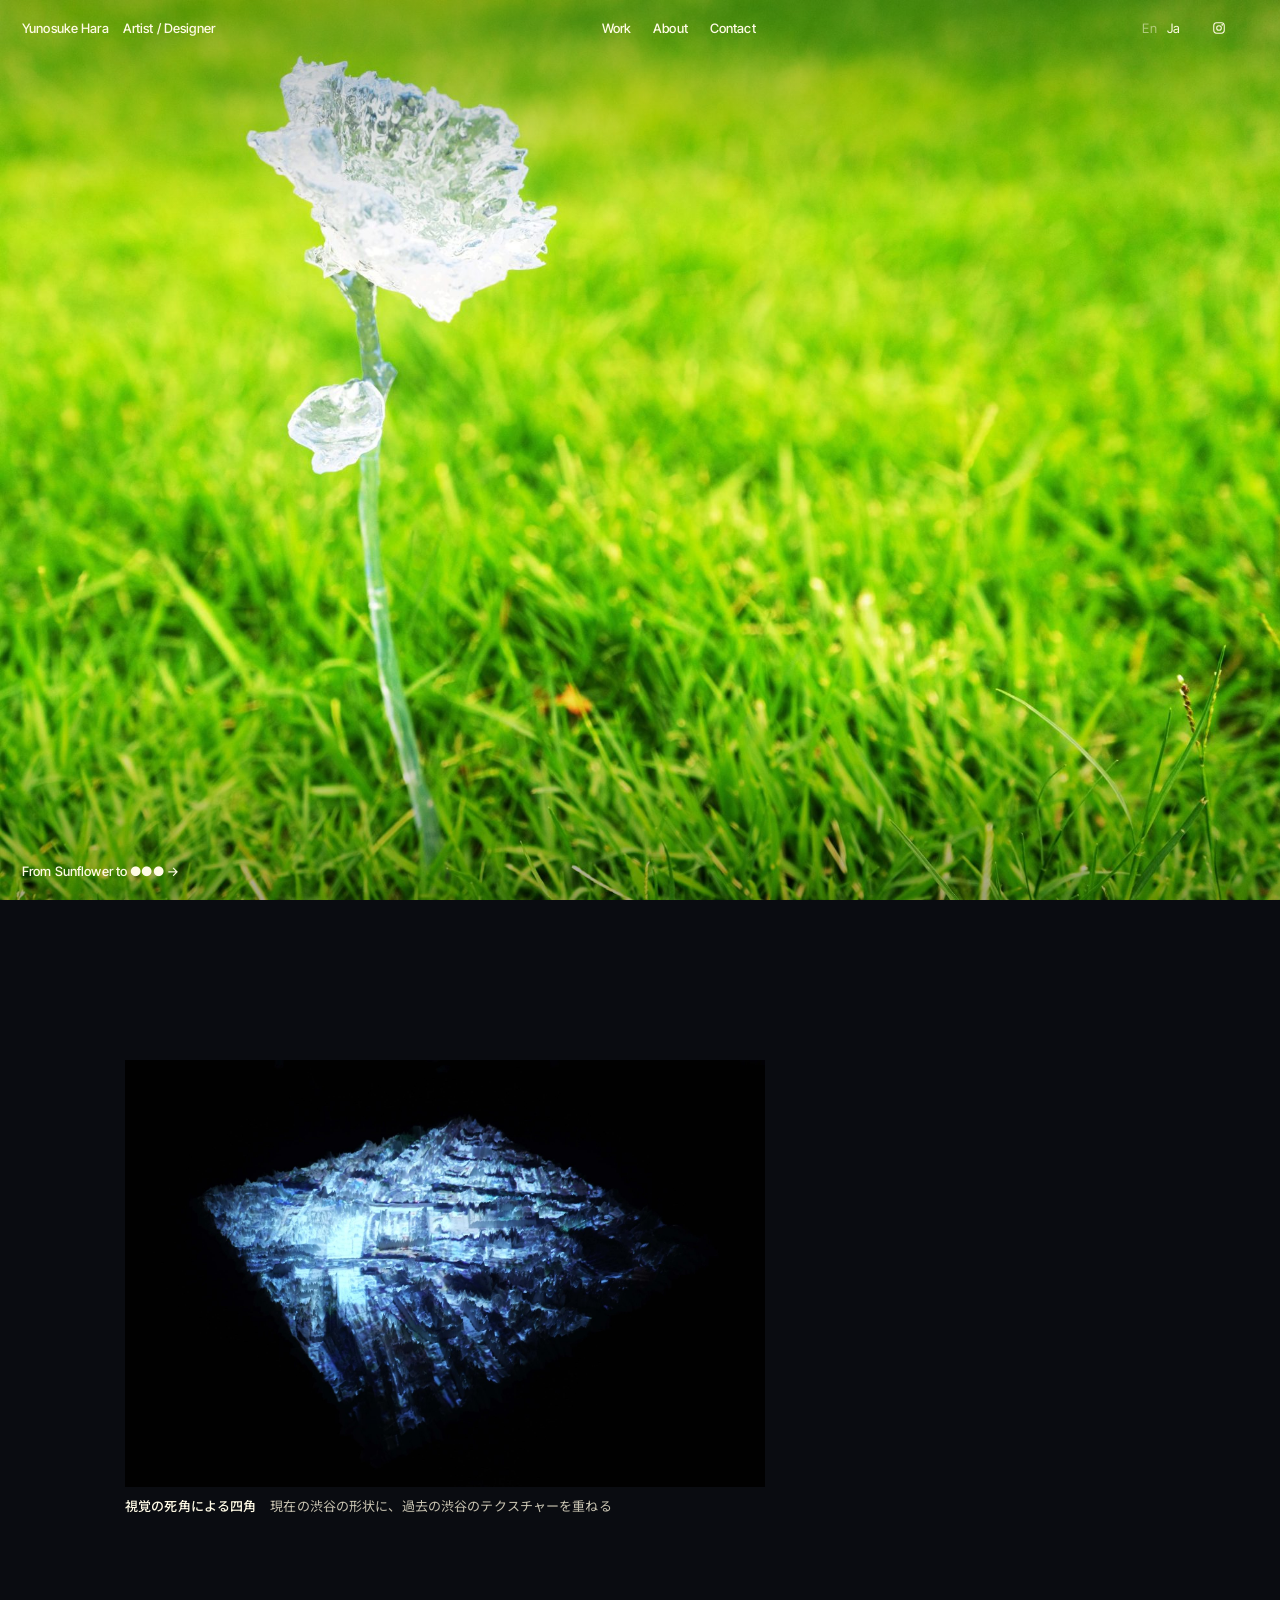
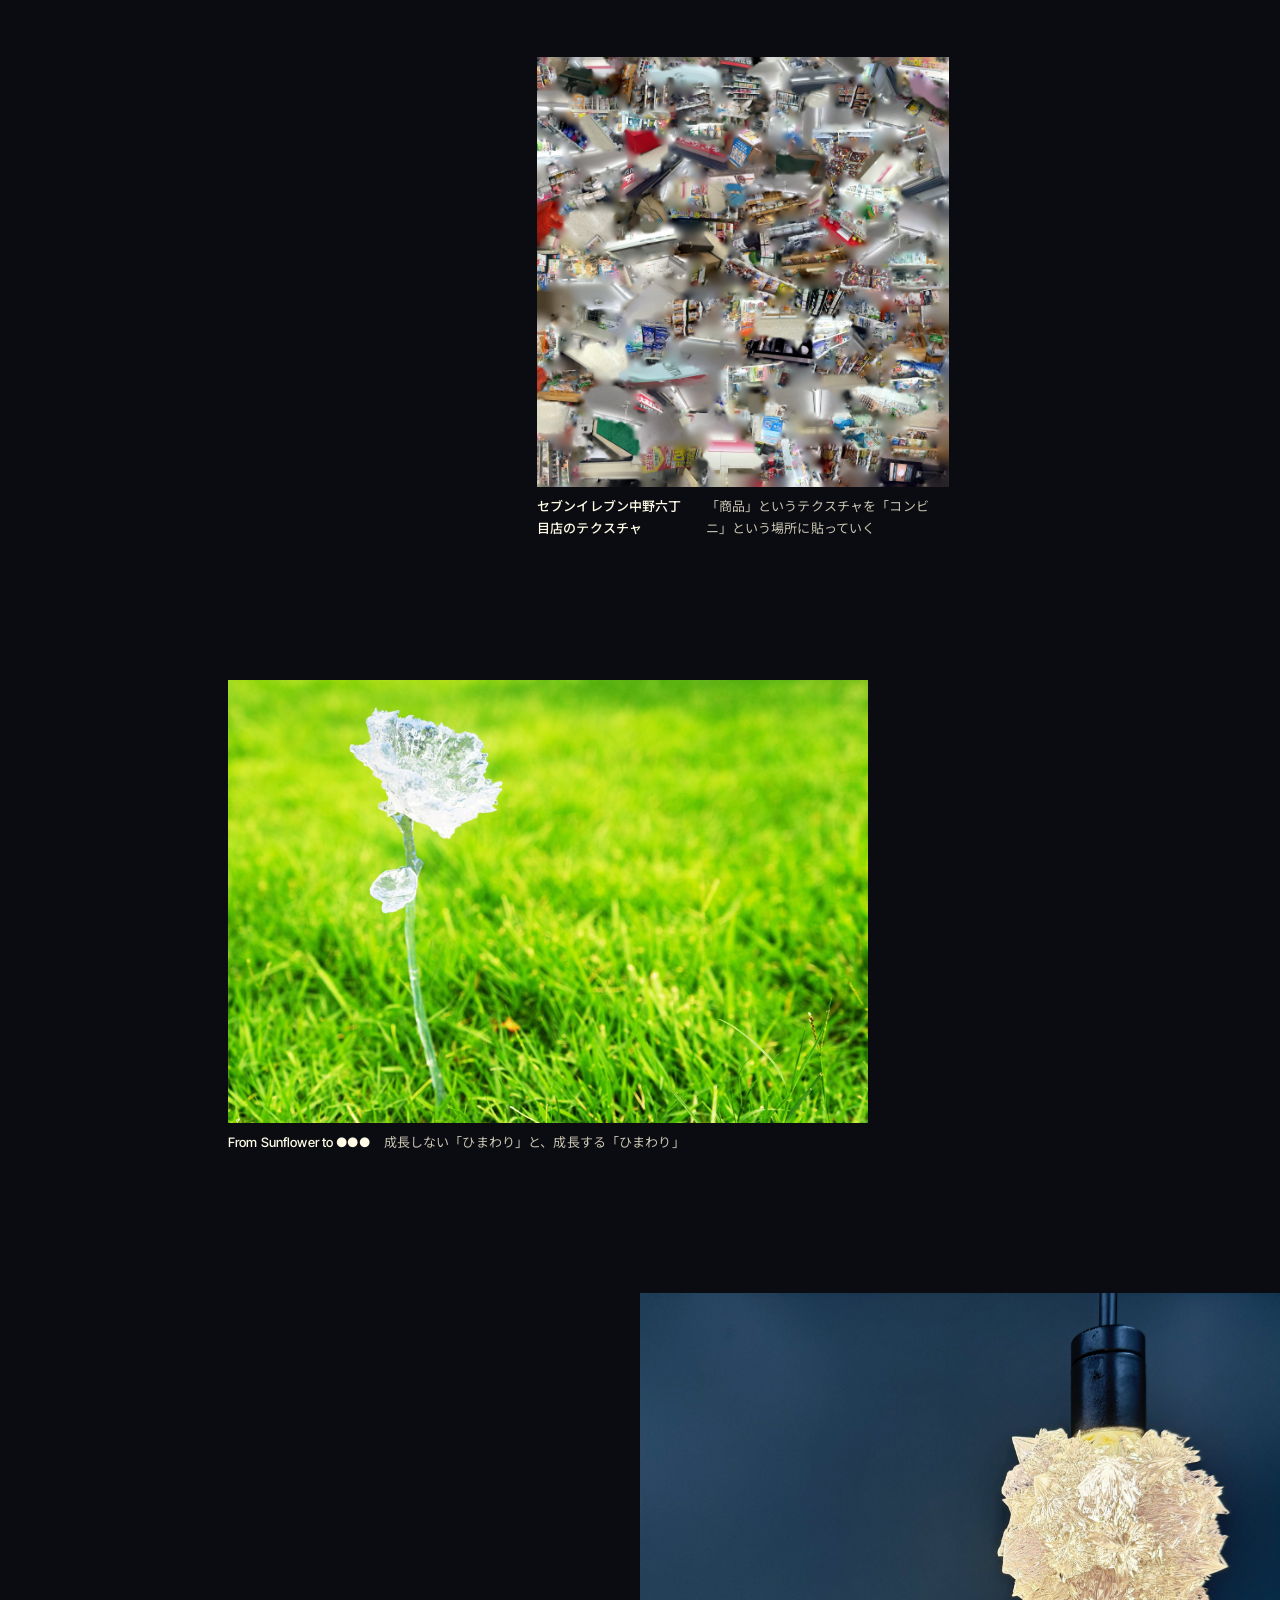
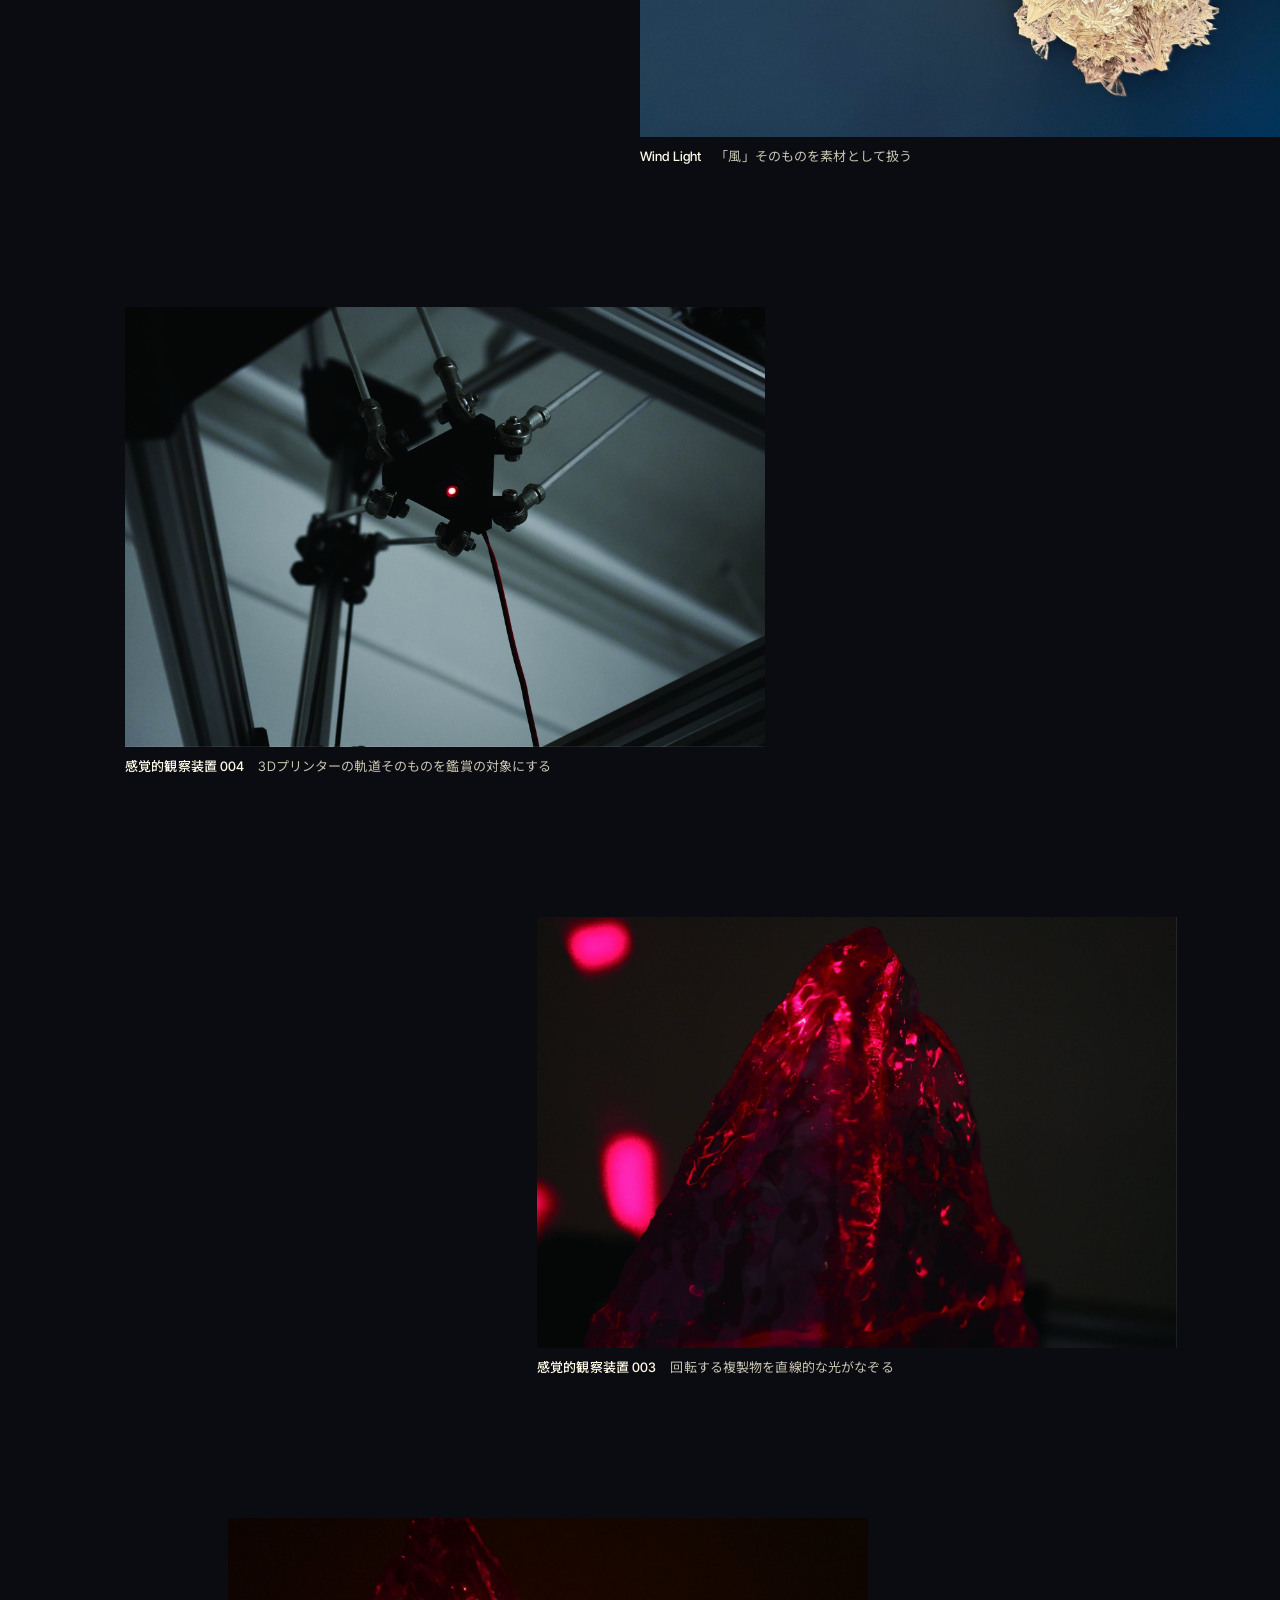
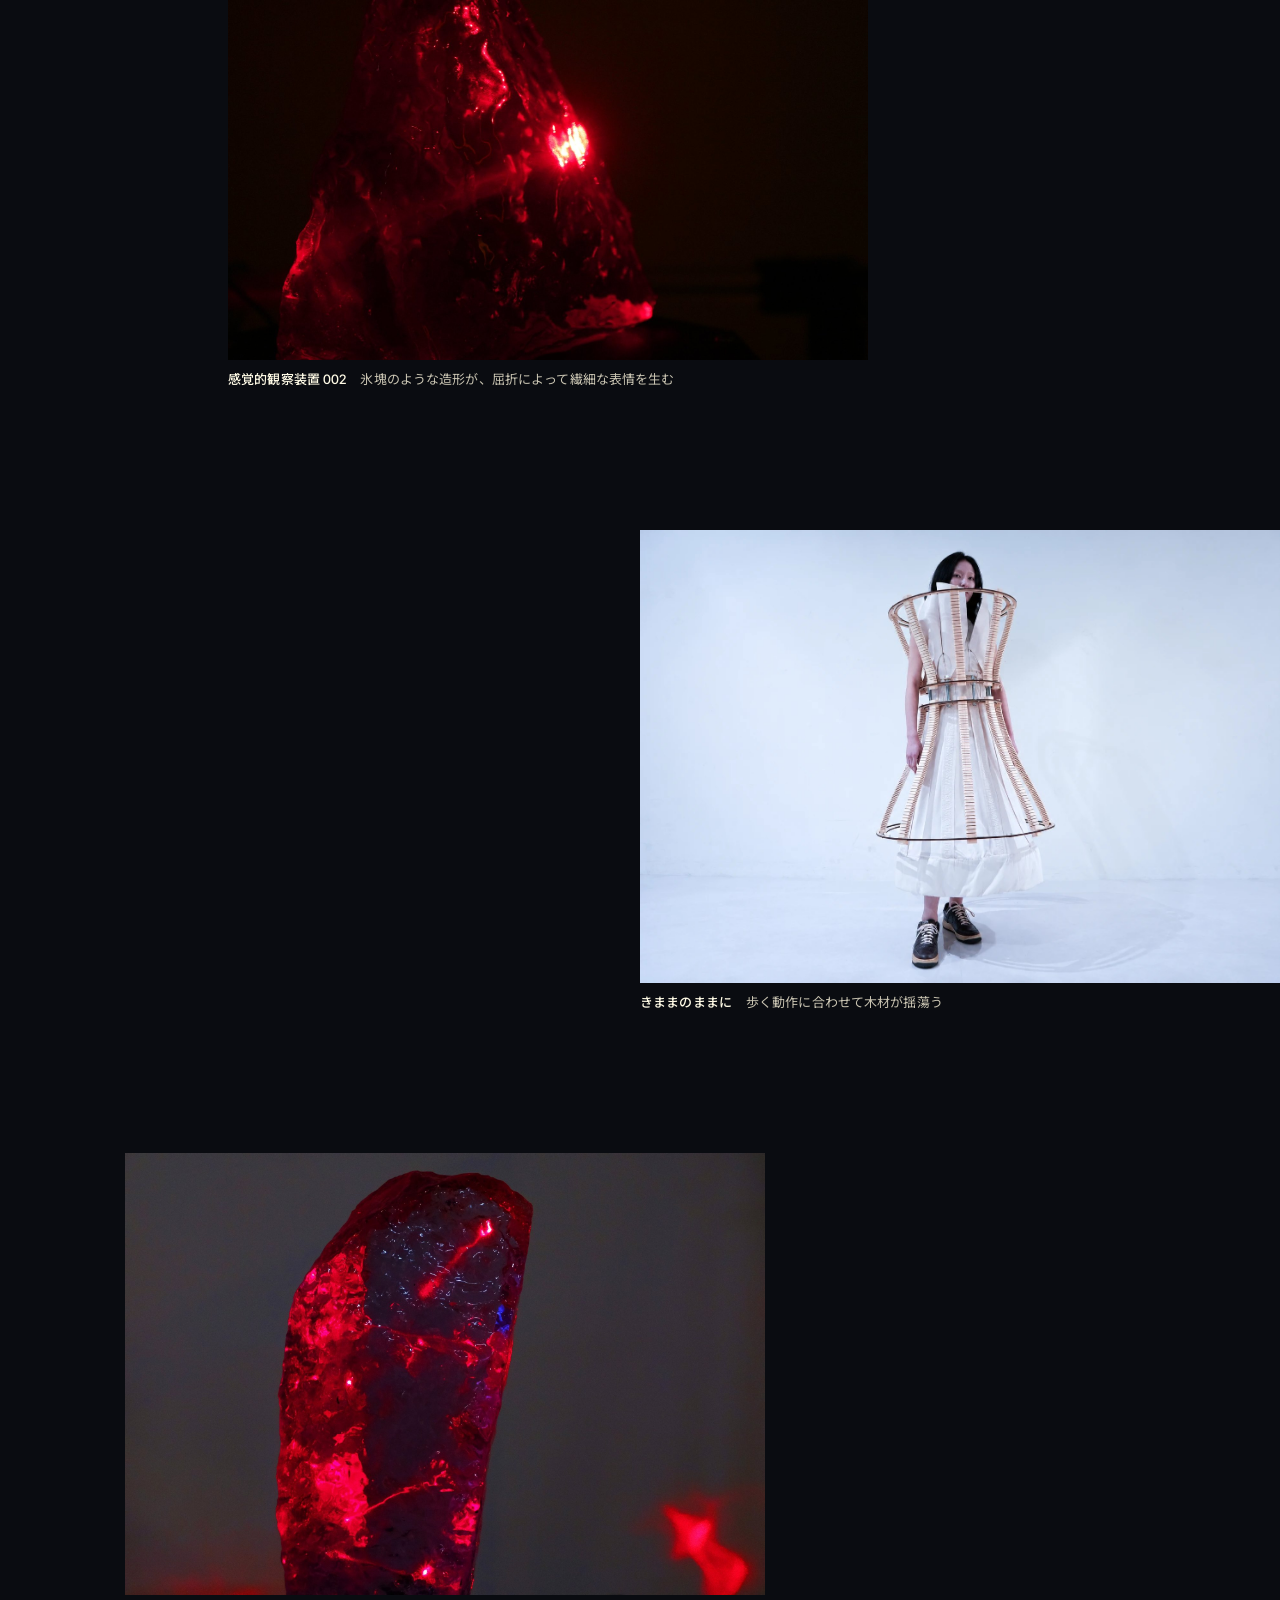
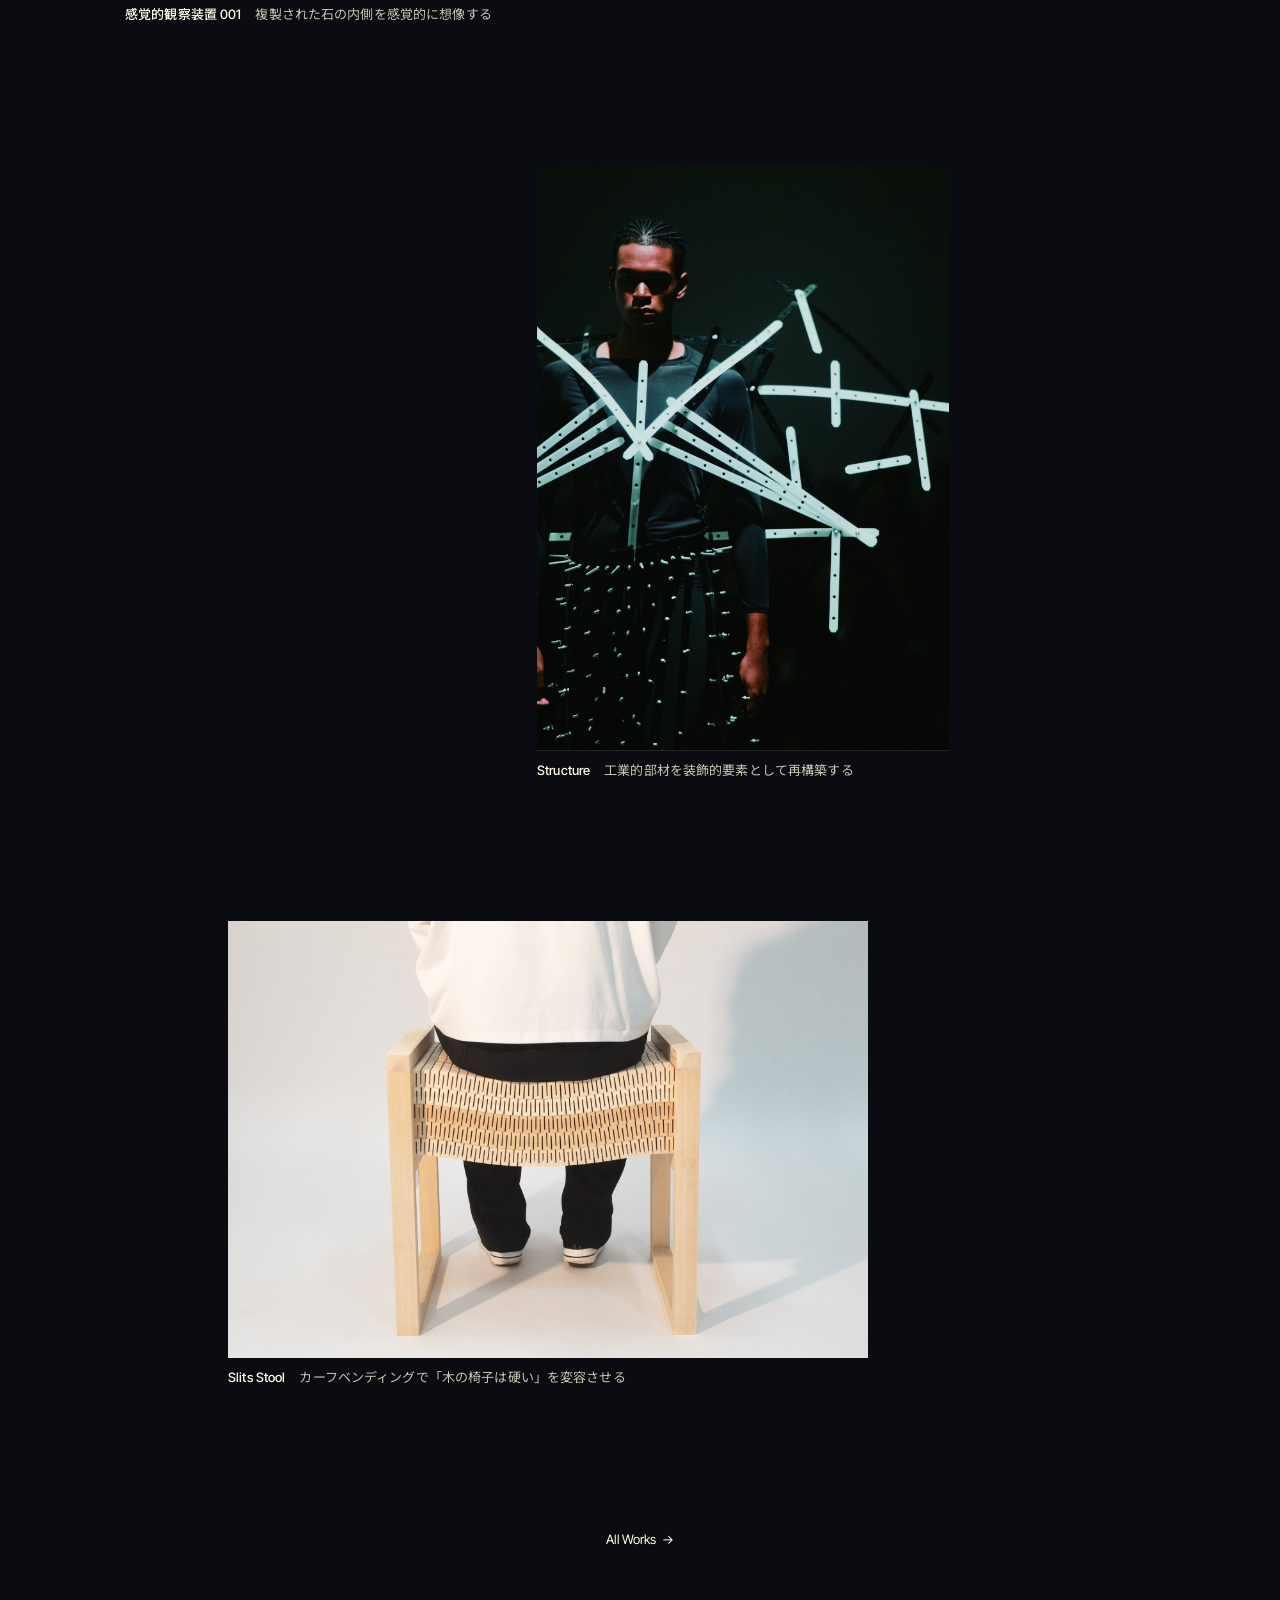
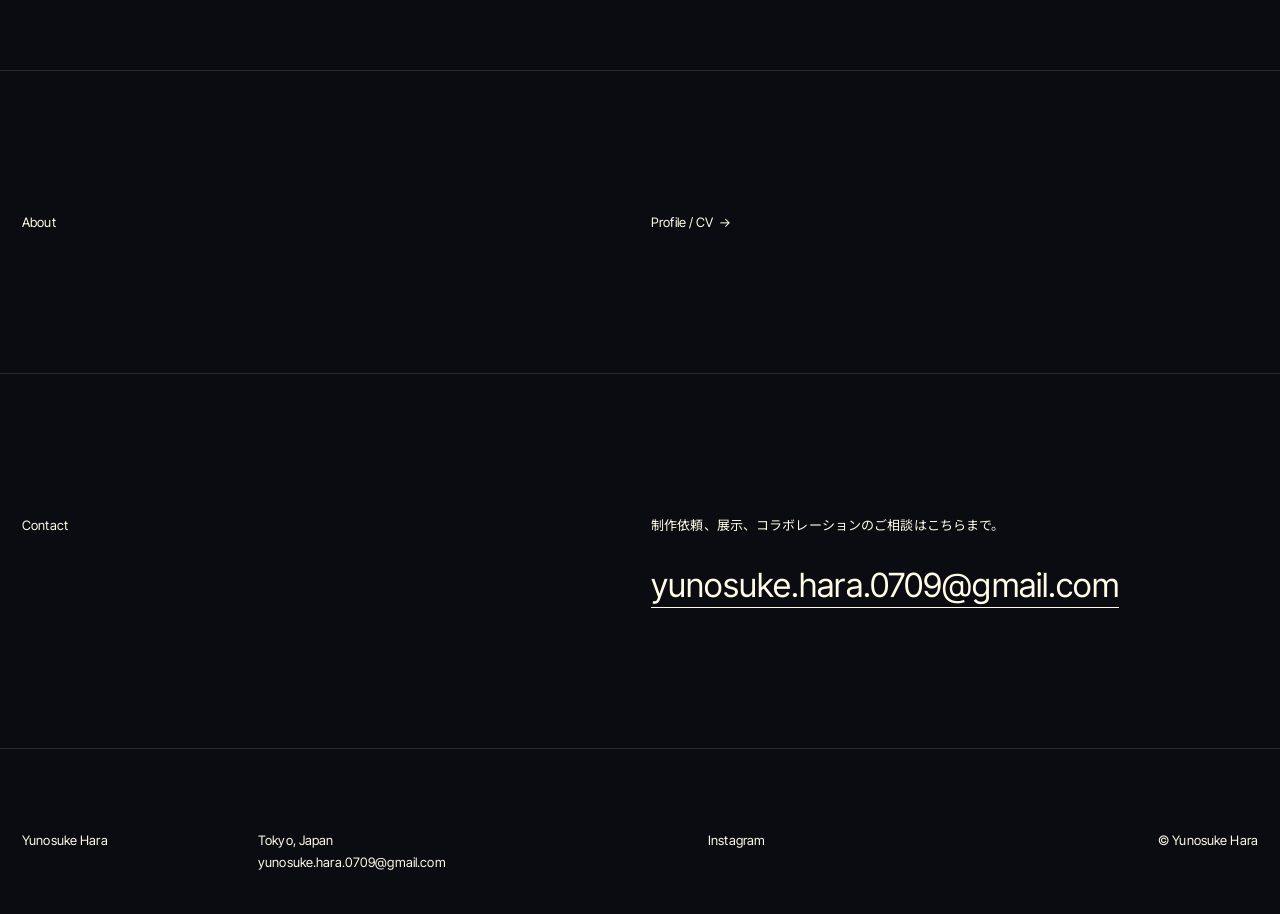
==== index.html @ c365e564 "Show stone-collecting photo first in device series Co-Authored-By: Claude Opus 5.5 <noreply@anthropi" ====
<!doctype html>
<html lang="ja">
<head>
  <meta charset="utf-8">
  <meta name="viewport" content="width=device-width, initial-scale=1">
  <title>Yunosuke Hara — Portfolio</title>
  <meta name="description" content="Yunosuke Hara portfolio">
  <link rel="preconnect" href="https://fonts.googleapis.com">
  <link rel="preconnect" href="https://fonts.gstatic.com" crossorigin>
  <link href="https://fonts.googleapis.com/css2?family=Inter+Tight:wght@400;500&family=Noto+Sans+JP:wght@400;500&display=swap" rel="stylesheet">
  <link rel="stylesheet" href="assets/css/style.css?v=61">
</head>
<body class="is-home">

  <!-- Header -->
  <header class="site-header" id="header">
    <a href="index.html" class="brand"><span data-site="name"></span><span class="brand-sub" data-site="tagline"></span></a>
    <nav class="nav">
      <a href="works.html">Work</a>
      <a href="about.html">About</a>
      <a href="#contact">Contact</a>
    </nav>
    <div class="lang"><a href="#" class="is-dim">En</a><a href="#">Ja</a></div>
    <a class="insta" data-site-href="instagram" target="_blank" rel="noopener" aria-label="Instagram">
      <svg viewBox="0 0 24 24" width="14" height="14" fill="none" stroke="currentColor" stroke-width="1.8"><rect x="3" y="3" width="18" height="18" rx="5"/><circle cx="12" cy="12" r="4"/><circle cx="17.5" cy="6.5" r="0.6" fill="currentColor"/></svg>
    </a>
    <button class="menu-btn" id="menuBtn" aria-expanded="false">Menu</button>
  </header>

  <!-- Overlay menu -->
  <div class="overlay" id="overlay" aria-hidden="true">
    <nav class="overlay-nav">
      <a href="works.html">Work</a>
      <a href="about.html">About</a>
      <a href="#contact">Contact</a>
    </nav>
  </div>

  <main>
    <!-- Hero slideshow -->
    <section class="hero" id="hero">
      <div class="hero-slides" id="heroSlides"></div>
      <div class="hero-caption">
        <a class="hero-title" id="heroTitle" href="#"></a>
      </div>
    </section>

    <!-- Works -->
    <section class="works" id="works">
      <div class="works-list" id="worksList"></div>
      <div class="more"><a href="works.html" class="arrow-link">All Works</a></div>
    </section>

    <!-- About -->
    <section class="about section" id="about">
      <h2 class="label">About</h2>
      <div class="about-body">
        <a href="about.html" class="arrow-link">Profile / CV</a>
      </div>
    </section>

    <!-- Contact -->
    <section class="contact section" id="contact">
      <h2 class="label">Contact</h2>
      <div class="contact-body">
        <p>制作依頼、展示、コラボレーションのご相談はこちらまで。</p>
        <a class="contact-mail" data-site-mail></a>
      </div>
    </section>
  </main>

  <footer class="site-footer">
    <span data-site="name"></span>
    <div class="footer-col">
      <span data-site="location"></span>
      <a data-site-mail></a>
    </div>
    <div class="footer-col">
      <a data-site-href="instagram" target="_blank" rel="noopener">Instagram</a>
    </div>
    <span>© <span data-site="name"></span></span>
  </footer>

  <script src="assets/js/data.js?v=61"></script>
  <script src="assets/js/main.js?v=61"></script>
</body>
</html>
---- assets/css/style.css ----
/* ==========================================================
   Base
   ========================================================== */
:root {
  --bg: #0a0c11;      /* 背景：ほんの少し青みのある黒 */
  --accent: #fffbe6;  /* 差し色：白にごく近い黄色（写真の上の文字など） */
  --fg: #fffbe6;      /* 本文の文字：差し色と同じ */
  --sub: #c9c4b2;     /* サブの文字（作品のひとこと説明・英文など） */
  --mute: #8f8b7d;    /* 日付などの補足 */
  --line: #252a33;    /* 罫線 */
  --tint: #151922;    /* 画像読み込み前の下地 */
  --gutter: 22px;
  --col: calc((100vw - var(--gutter) * 2) / 12);
  --font: "Inter Tight", "Noto Sans JP", system-ui, sans-serif;
  --ease: cubic-bezier(.22, .61, .36, 1);
}
*, *::before, *::after { box-sizing: border-box; }
html { scroll-behavior: smooth; }
body {
  margin: 0;
  background: var(--bg);
  color: var(--fg);
  font-family: var(--font);
  font-size: 13px;
  line-height: 1.7;
  letter-spacing: .01em;
  -webkit-font-smoothing: antialiased;
  overflow-x: clip;
}
html { background: var(--bg); }
::selection { background: #fff3b0; color: #111; }
.works-list { --col: calc((100% - 0px) / 12); }
a { color: inherit; text-decoration: none; }
img, video { display: block; max-width: 100%; }
h1, h2, h3, p, ul { margin: 0; padding: 0; }
ul { list-style: none; }
button { font: inherit; color: inherit; background: none; border: 0; padding: 0; cursor: pointer; }

.label { font-size: 13px; font-weight: 400; }
.arrow-link { display: inline-flex; gap: .4em; align-items: center; }
.arrow-link::after { content: "→"; transition: transform .3s var(--ease); }
.arrow-link:hover::after { transform: translateX(4px); }
.section {
  display: grid;
  grid-template-columns: repeat(12, 1fr);
  gap: 0 var(--gutter);
  padding: 140px var(--gutter);
}
.section > .label { grid-column: 1 / 4; }

/* ==========================================================
   Header
   ========================================================== */
.site-header {
  position: fixed; inset: 0 0 auto 0; z-index: 50;
  display: grid;
  grid-template-columns: auto 1fr auto auto auto;
  align-items: center;
  gap: 0 32px;
  height: 56px;
  padding: 0 var(--gutter);
  color: var(--fg);
  transition: color .4s var(--ease);
}
.is-home .site-header.on-hero { color: var(--accent); }
.menu-open .site-header { color: var(--fg) !important; }
.menu-open .site-header .brand, .menu-open .site-header .lang,
.menu-open .site-header .insta, .menu-open .site-header .nav { opacity: 0; pointer-events: none; }
.menu-open .site-header .menu-btn { display: block; }
.logo .mark {
  position: relative; display: block; width: 18px; height: 18px;
}
.logo .mark::before, .logo .mark::after {
  content: ""; position: absolute; background: currentColor;
}
.logo .mark::before { left: 0; right: 0; top: 7px; height: 4px; }
.logo .mark::after  { top: 0; bottom: 0; left: 9px; width: 4px; }
.brand { display: flex; gap: 14px; font-weight: 500; white-space: nowrap; }
.brand-sub { font-weight: 500; }
.nav { display: flex; gap: 22px; justify-self: center; font-weight: 500; }
.nav a, .lang a { transition: opacity .3s; }
.nav a:hover, .lang a:hover { opacity: .5; }
.lang { display: flex; gap: 10px; }
.lang .is-dim { opacity: .5; }
.insta { display: flex; }
.menu-btn { display: none; }

/* Scrolled: collapse into "Menu" */
.site-header.is-collapsed .brand,
.site-header.is-collapsed .nav,
.site-header.is-collapsed .lang,
.site-header.is-collapsed .insta { opacity: 0; pointer-events: none; }
.site-header .brand, .site-header .nav, .site-header .lang, .site-header .insta { transition: opacity .3s var(--ease); }
.site-header.is-collapsed .menu-btn {
  display: block; position: absolute; left: 50%; transform: translateX(-50%);
}

/* Overlay menu */
.overlay {
  position: fixed; inset: 0; z-index: 40;
  background: var(--bg);
  display: flex; align-items: center; justify-content: center;
  opacity: 0; visibility: hidden;
  transition: opacity .4s var(--ease), visibility .4s;
}
.overlay.is-open { opacity: 1; visibility: visible; }
.overlay-nav { display: flex; flex-direction: column; align-items: center; gap: 8px; font-size: 34px; line-height: 1.3; }
.overlay-nav a:hover { opacity: .5; }

/* ==========================================================
   Hero
   ========================================================== */
.hero { position: relative; height: 100vh; height: 100svh; background: #000; overflow: hidden; }
.hero-slides { position: absolute; inset: 0; }
.hero-slide {
  position: absolute; inset: 0;
  opacity: 0; transition: opacity 1.4s var(--ease);
}
.hero-slide img {
  width: 100%; height: 100%; object-fit: cover;
  transform: scale(1.06); transition: transform 7s linear;
}
.hero-slide.is-active { opacity: 1; }
.hero-slide.is-active img { transform: scale(1); }
.hero-slide img { position: absolute; inset: 0; }
.hero-bg { display: none; }
/* 縦長写真など：全体を見せ、背景にぼかした同じ写真を敷く */
.hero-slide.is-contain .hero-bg { display: block; filter: blur(40px) brightness(.55); transform: scale(1.2) !important; }
.hero-slide.is-contain .hero-img { object-fit: contain; transform: none; }
.hero::after { /* うっすら暗く */
  content: ""; position: absolute; inset: 0;
  background: linear-gradient(to bottom, rgba(0,0,0,.25), transparent 25%, transparent 75%, rgba(0,0,0,.35));
  pointer-events: none;
}
.hero-caption {
  position: absolute; left: var(--gutter); bottom: 18px; z-index: 2;
  display: flex; gap: 42px; color: var(--accent); font-weight: 500;
}
.hero-title::after { content: " →"; }
.hero-title:hover { opacity: .6; }

/* ==========================================================
   News
   ========================================================== */
.news-list { grid-column: 4 / 13; }
.news-list li {
  display: grid; grid-template-columns: 10fr 19fr; gap: var(--gutter);
  padding: 6px 0;
}
.news-date { color: var(--mute); font-variant-numeric: tabular-nums; }
.news-text { max-width: 30em; }
.news-text span { border-bottom: 1px solid var(--line); }
.news-place::after { content: " ↗"; }

/* ==========================================================
   Works (staggered list)
   ========================================================== */
.works { position: relative; padding: 160px var(--gutter) 120px; }
.statement {
  position: sticky; top: 42vh; z-index: 0;
  text-align: center; font-size: clamp(22px, 2.6vw, 34px); line-height: 1.3;
  color: var(--mute); font-weight: 400;
  margin-bottom: 40px;
}
.works-list { position: relative; z-index: 1; display: flex; flex-direction: column; gap: 140px; }
.work-item { width: calc(var(--col) * 6 + var(--gutter) * 1); }
.work-item:nth-child(4n+1) { margin-left: calc(var(--col) * 1); }
.work-item:nth-child(4n+2) { margin-left: calc(var(--col) * 5); }
.work-item:nth-child(4n+3) { margin-left: calc(var(--col) * 2); }
.work-item:nth-child(4n+4) { margin-left: calc(var(--col) * 6); }
.work-item a { display: block; }
.work-thumb { overflow: hidden; background: var(--tint); }
.work-item.is-portrait { width: calc(var(--col) * 4); }
.work-thumb img { width: 100%; height: auto; transition: transform 1s var(--ease); }
.work-item a:hover .work-thumb img { transform: scale(1.03); }
.work-meta { display: flex; gap: 14px; margin-top: 8px; }
.work-title { font-weight: 500; }
.work-sub { color: var(--sub); }
.more { position: relative; z-index: 1; text-align: center; margin-top: 140px; }

/* fade-in on scroll */
.reveal { opacity: 0; transform: translateY(40px); transition: opacity 1s var(--ease), transform 1s var(--ease); }
.reveal.is-in { opacity: 1; transform: none; }

/* ==========================================================
   About / Contact
   ========================================================== */
.about, .contact { border-top: 1px solid var(--line); }
.about-body, .contact-body { grid-column: 7 / 12; display: flex; flex-direction: column; gap: 28px; align-items: flex-start; }
.about-body p { font-size: 14px; line-height: 2; }
.contact-mail { font-size: clamp(22px, 2.6vw, 34px); line-height: 1.3; border-bottom: 1px solid currentColor; }

/* ==========================================================
   Footer
   ========================================================== */
.site-footer {
  display: grid; grid-template-columns: 2fr 4fr 4fr auto; gap: var(--gutter);
  padding: 80px var(--gutter) 40px;
  border-top: 1px solid var(--line);
}
.footer-col { display: flex; flex-direction: column; }

/* ==========================================================
   Sub pages (works.html / work.html / about.html)
   ========================================================== */
.page { padding: 160px var(--gutter) 120px; }
.page-title { font-size: clamp(34px, 4vw, 56px); font-weight: 400; line-height: 1.15; margin-bottom: 80px; }
.filter { display: flex; gap: 18px; margin-bottom: 40px; color: var(--mute); }
.filter button.is-active, .filter button:hover { color: var(--fg); }
.grid { display: grid; grid-template-columns: repeat(3, 1fr); gap: 56px var(--gutter); }
.grid { align-items: start; }
.grid .placeholder { aspect-ratio: 4 / 3; display: flex; align-items: center; justify-content: center; color: var(--mute); }
.grid .work-meta { flex-direction: column; gap: 0; }
.grid .work-thumb { position: relative; aspect-ratio: 3 / 2; }
.grid .work-thumb img { position: absolute; inset: 0; width: 100%; height: 100%; object-fit: cover; transition: transform 1s var(--ease); }
.grid .thumb-bg { display: none; }
.grid .is-contain .thumb-bg { display: block; filter: blur(30px) brightness(.55); transform: scale(1.2); }
.grid .is-contain .thumb-img { object-fit: contain; }
.grid a:hover .thumb-img { transform: scale(1.03); }

.detail-head { display: grid; grid-template-columns: repeat(12, 1fr); gap: var(--gutter); margin-bottom: 60px; }
.detail-head .page-title { grid-column: 1 / 8; margin: 0; }
.detail-head .detail-sub { grid-column: 1 / 8; color: var(--sub); font-size: 15px; }
/* 大きい写真：切り抜かず、画面の高さに収める */
/* 最初の画面（タイトル＋写真）に写真全体が収まるよう高さを制限 */
.page-detail { padding-top: 96px; }
.page-detail .detail-head { margin-bottom: 28px; row-gap: 6px; }
.page-detail .page-title { font-size: clamp(28px, 3vw, 44px); }
.detail-hero { width: auto; max-width: 100%; height: auto; max-height: calc(100vh - 260px); max-height: calc(100svh - 260px); margin: 0 auto 80px; }
/* YouTube埋め込み（16:9、画面の高さに収まる幅） */
.detail-youtube { width: min(100%, calc((100vh - 140px) * 16 / 9)); margin: 0 auto 80px; aspect-ratio: 16 / 9; background: #000; }
.detail-youtube iframe { display: block; width: 100%; height: 100%; border: 0; }
.detail-clip video { width: 100%; height: 100%; max-width: none; object-fit: contain; }
.detail-body { display: grid; grid-template-columns: repeat(12, 1fr); gap: var(--gutter); margin-bottom: 100px; }
.detail-credits { color: var(--mute); }
.detail-credits div { display: grid; grid-template-columns: 7em 1fr; }
.detail-credits dd { margin: 0; color: var(--fg); }
.detail-meta { grid-column: 1 / 6; }
.detail-awards { margin-top: 40px; }
.detail-awards h2 { font-size: 12px; font-weight: 400; letter-spacing: .08em; color: var(--mute); margin: 0 0 12px; }
.detail-awards ul { list-style: none; margin: 0; padding: 0; }
.detail-awards li { display: grid; grid-template-columns: 7em 1fr; padding: 10px 0; border-top: 1px solid var(--line); font-size: 13px; line-height: 1.7; }
.detail-awards li:last-child { border-bottom: 1px solid var(--line); }
.detail-awards li > span:first-child { color: var(--mute); }
.detail-awards small { display: block; color: var(--sub); font-size: 12px; }
.detail-text { grid-column: 7 / 12; font-size: 14px; line-height: 2; }
.detail-text p + p, .cv-statement p + p { margin-top: 1.2em; }
.detail-en { margin-top: 2.4em; color: var(--sub); font-size: 13px; line-height: 1.9; }
.cv-statement { grid-column: 4 / 12; margin-bottom: 80px; font-size: 14px; line-height: 2; }
.name-ja { font-size: .5em; color: var(--fg); }
.page-title:has(+ .profile-born) { margin-bottom: 20px; }
.profile-born { margin-bottom: 80px; color: var(--sub); font-size: 14px; }
.detail-gallery { display: grid; grid-template-columns: repeat(12, 1fr); gap: 100px var(--gutter); }
.detail-gallery img { width: auto; max-width: 100%; height: auto; max-height: 90vh; }
.detail-gallery img:nth-child(odd)  { grid-column: 2 / 8; }
.detail-gallery img:nth-child(even) { grid-column: 6 / 12; }
.next-work { border-top: 1px solid var(--line); margin-top: 140px; padding-top: 40px; }
.next-work small { color: var(--mute); display: block; }
.next-work a { font-size: clamp(26px, 3vw, 40px); }

.cv { display: grid; grid-template-columns: repeat(12, 1fr); gap: var(--gutter); }
.cv h2 { grid-column: 1 / 4; font-size: 13px; font-weight: 400; padding-top: 4px; }
.cv ul { grid-column: 4 / 12; margin-bottom: 48px; }
.cv li { display: grid; grid-template-columns: 8em 1fr; padding: 6px 0; border-top: 1px solid var(--line); }
.cv li span:first-child { color: var(--mute); }

/* ==========================================================
   Mobile
   ========================================================== */
@media (max-width: 820px) {
  :root { --gutter: 16px; }
  .site-header { grid-template-columns: 1fr auto auto; gap: 0 20px; }
  .site-header .nav, .site-header .lang { display: none; }
  .site-header .insta, .site-header.is-collapsed .insta { display: flex; opacity: 1; pointer-events: auto; }
  .site-header .insta svg { width: 18px; height: 18px; }
  .site-header .menu-btn { display: block; position: static; transform: none; justify-self: end; }
  .site-header.is-collapsed .brand { opacity: 1; pointer-events: auto; }
  .brand-sub { display: none; }
  .hero-caption { gap: 20px; }
  /* スマホ縦：スライドショーは正方形の枠にして、横長写真を枠いっぱいに */
  .hero { height: auto; aspect-ratio: 1 / 1; }
  .section { padding: 90px var(--gutter); }
  .section > .label, .news-list, .about-body, .contact-body { grid-column: 1 / -1; }
  .section > .label { margin-bottom: 24px; }
  .news-list li { grid-template-columns: 1fr; gap: 0; padding: 10px 0; }
  .works-list { gap: 80px; }
  .work-item, .work-item.is-portrait { width: 86% !important; margin-left: 0 !important; }
  .work-item:nth-child(even) { margin-left: 14% !important; }
  /* セブンイレブンは正方形に近く大きく見えるので少し小さく */
  .work-item[data-id="seven-eleven-texture"] { width: 72% !important; }
  .work-item[data-id="seven-eleven-texture"]:nth-child(even) { margin-left: 28% !important; }
  .work-meta { flex-direction: column; gap: 0; }
  .site-footer { grid-template-columns: 1fr 1fr; }
  .grid { grid-template-columns: 1fr; }
  .detail-head .page-title, .detail-head .detail-sub, .detail-meta, .detail-text,
  .detail-gallery img:nth-child(n), .cv h2, .cv ul, .cv-statement { grid-column: 1 / -1; }
  .detail-gallery { gap: 24px; }
  .cv ul { margin-bottom: 32px; }
}

/* スマホのheroは横スワイプで切替（縦スクロールは通常どおり） */
.hero { touch-action: pan-y; }
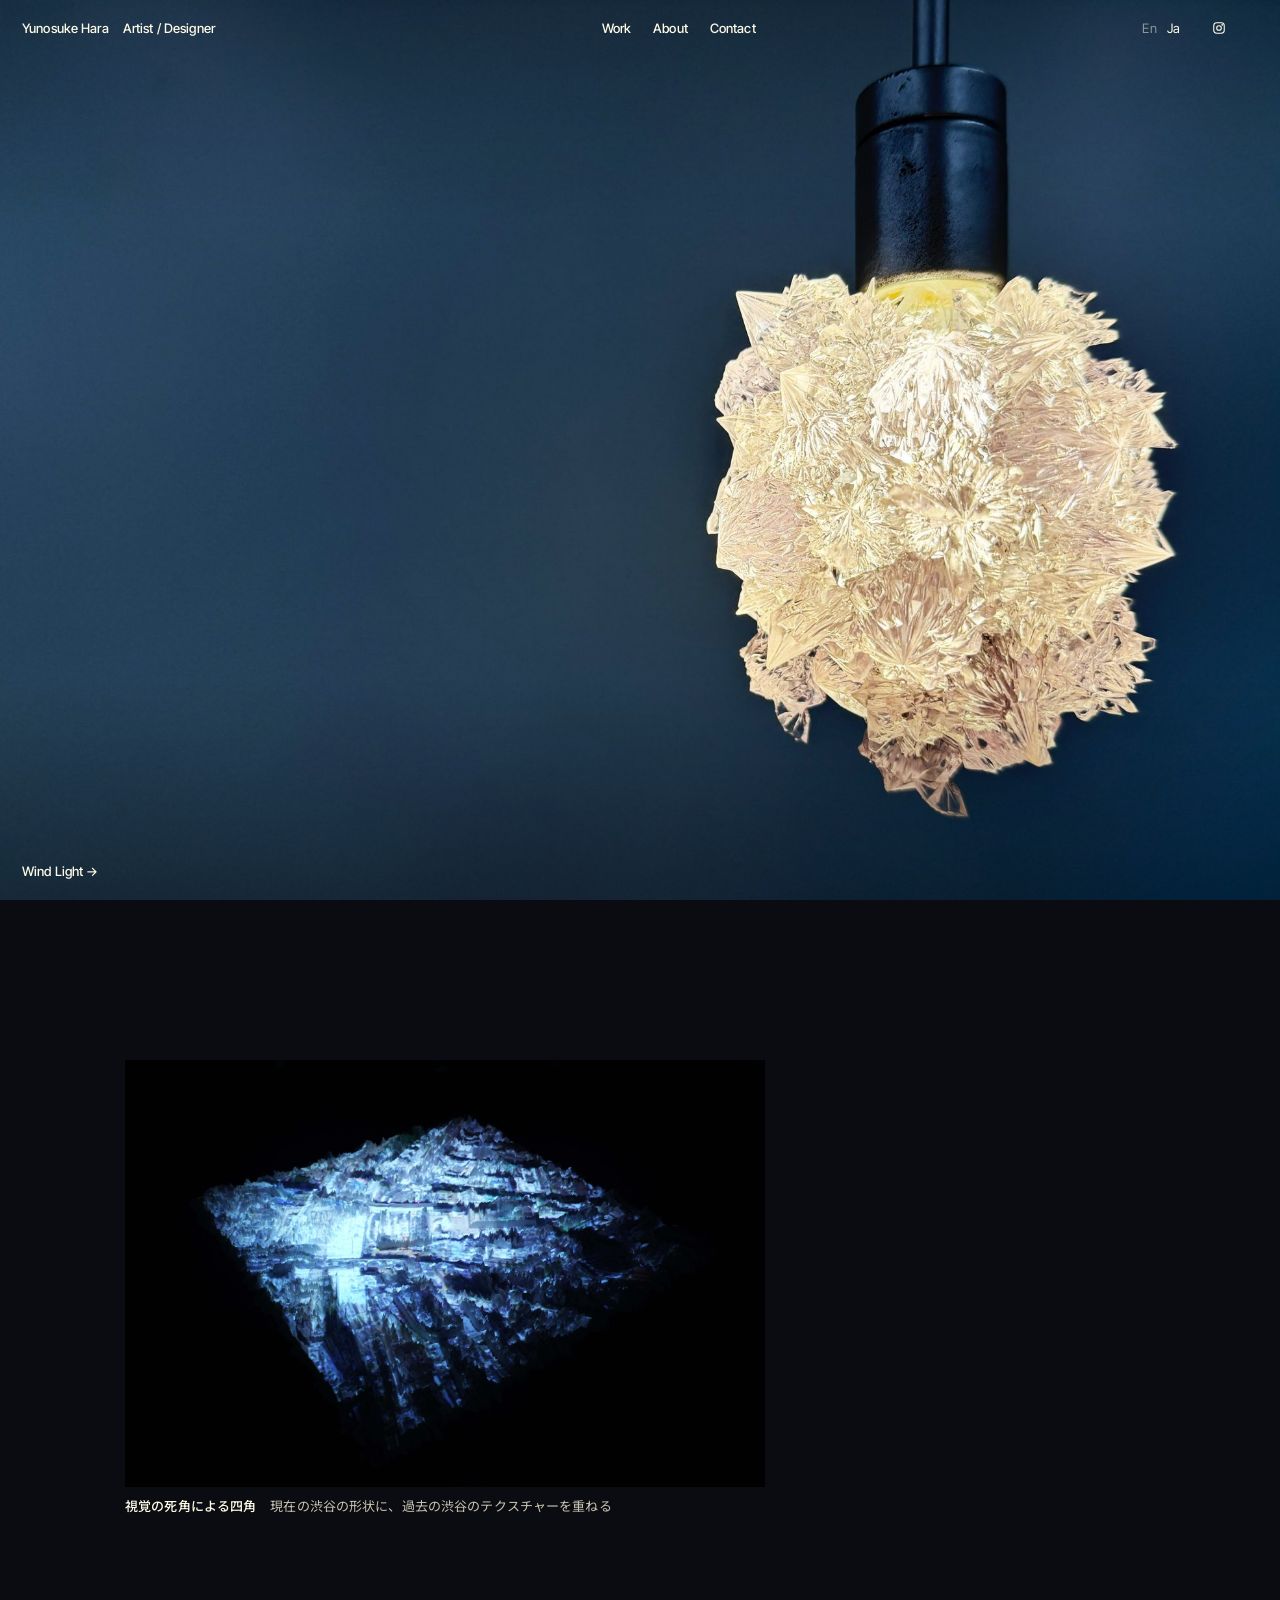
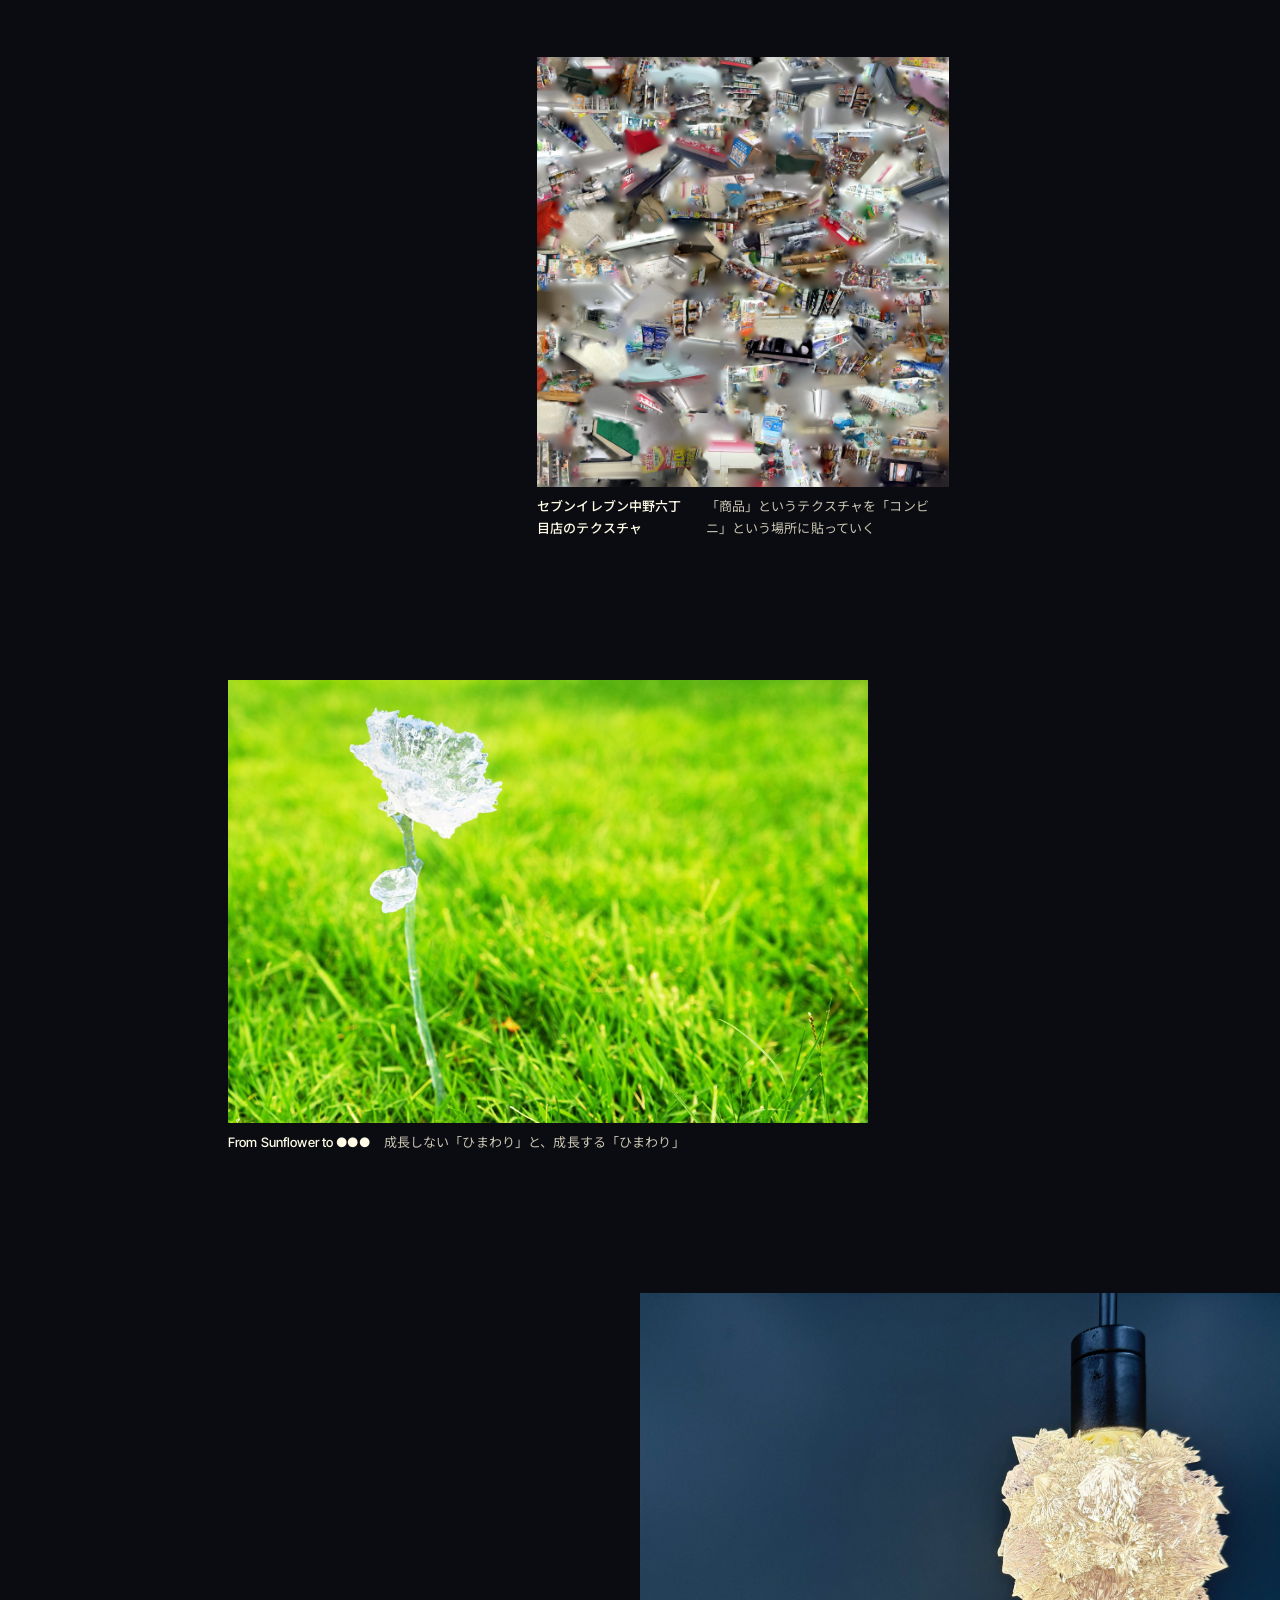
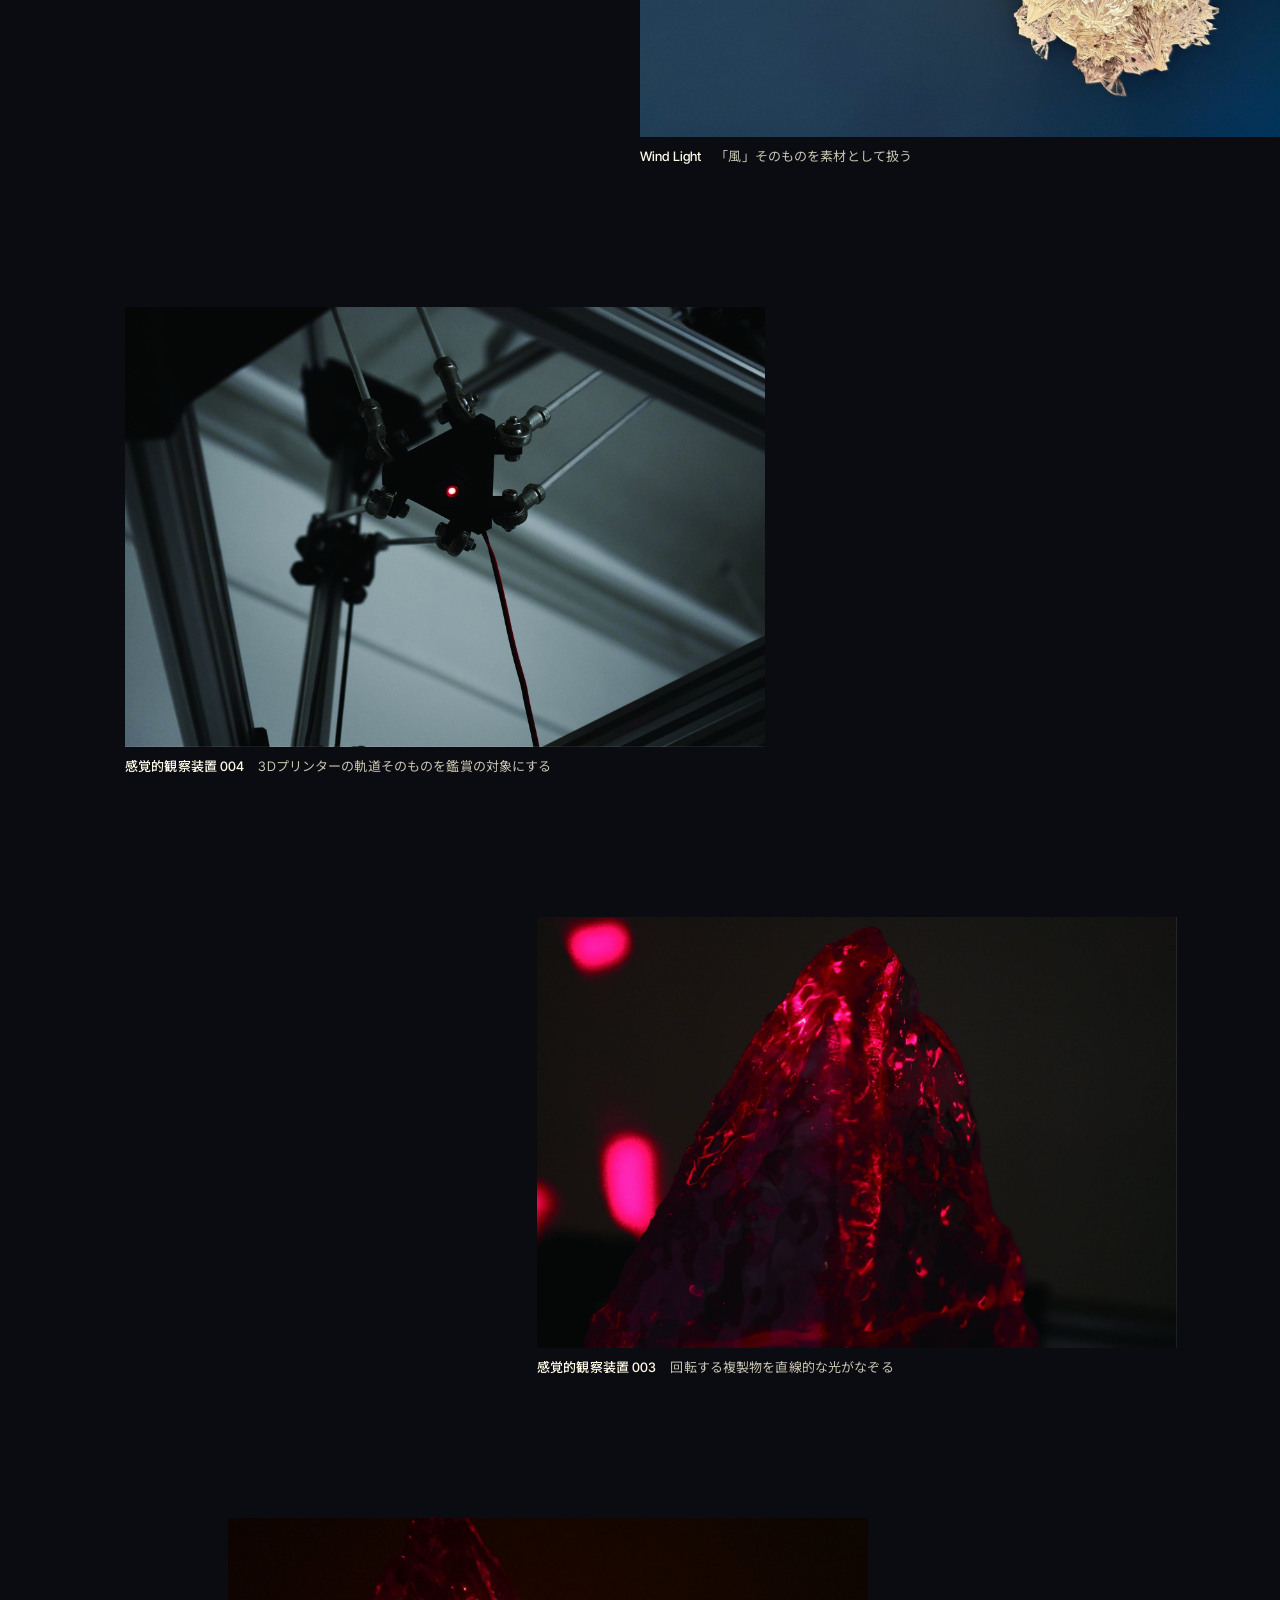
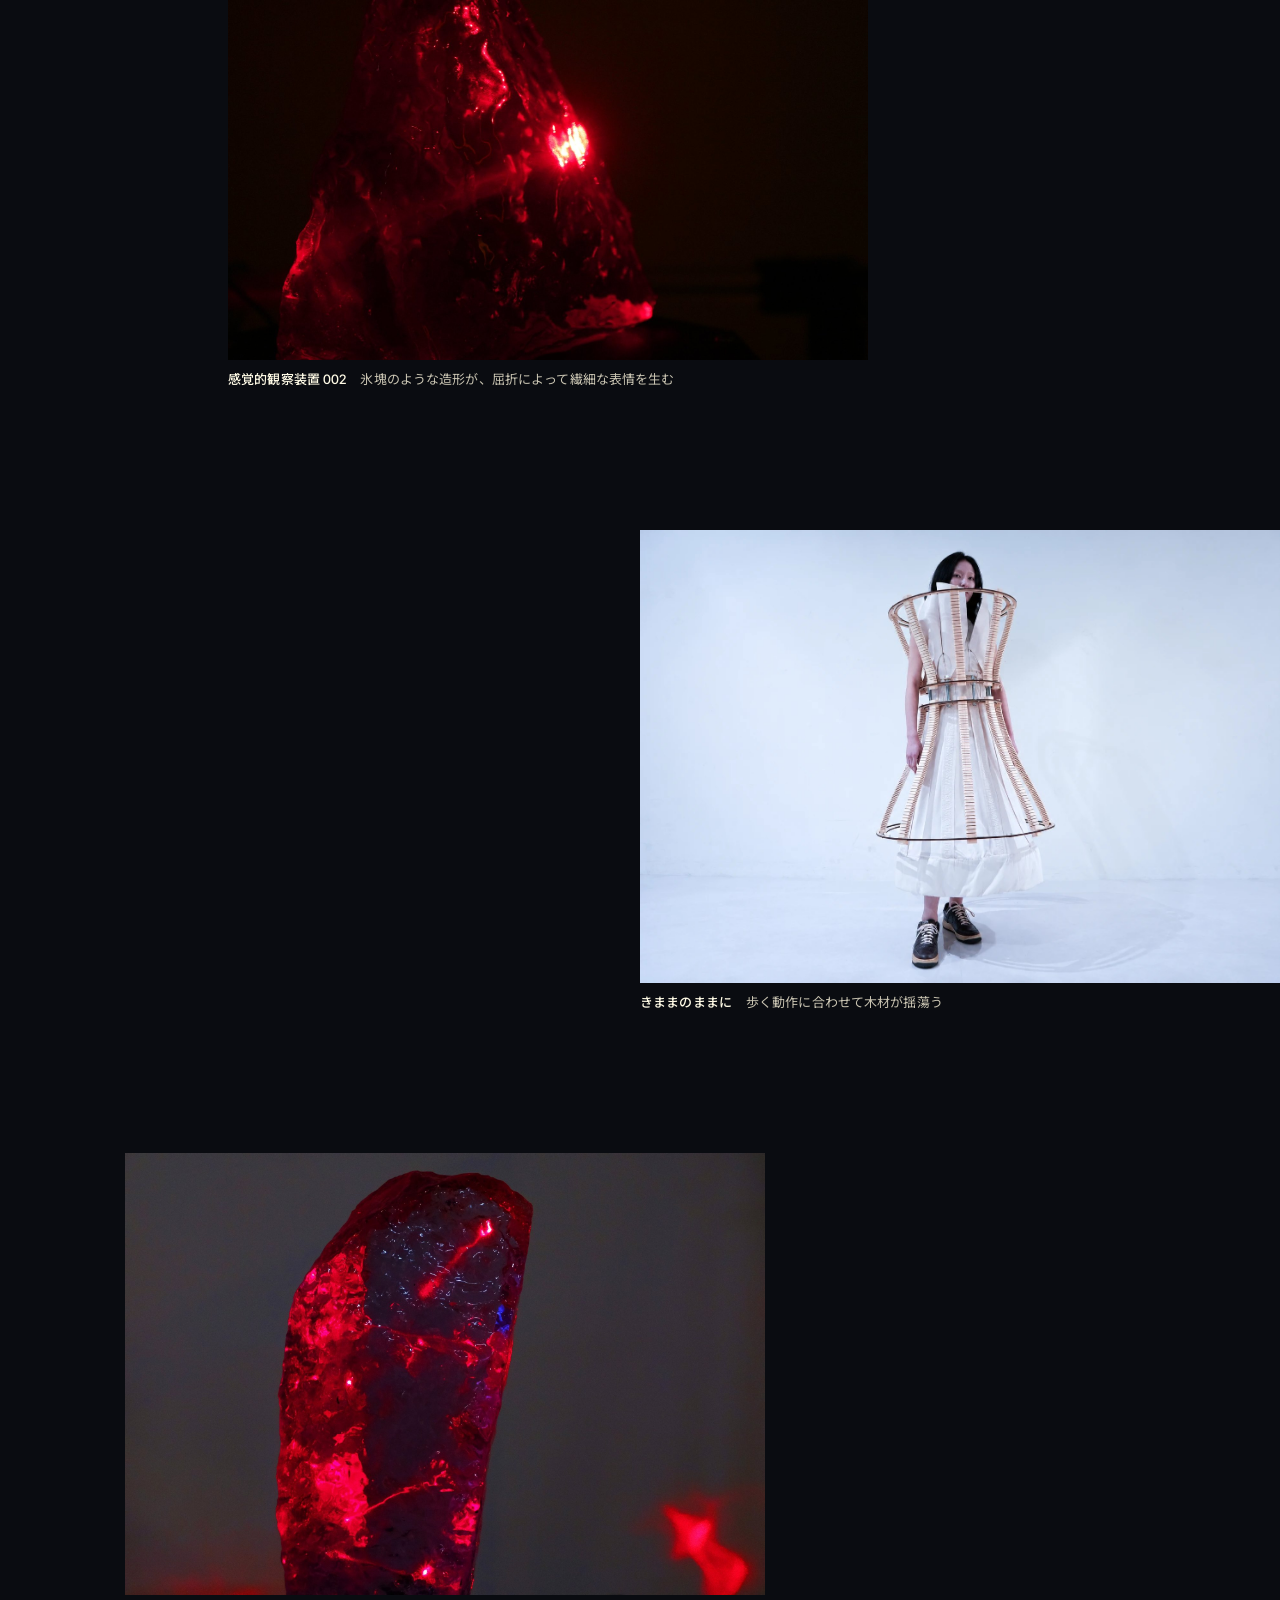
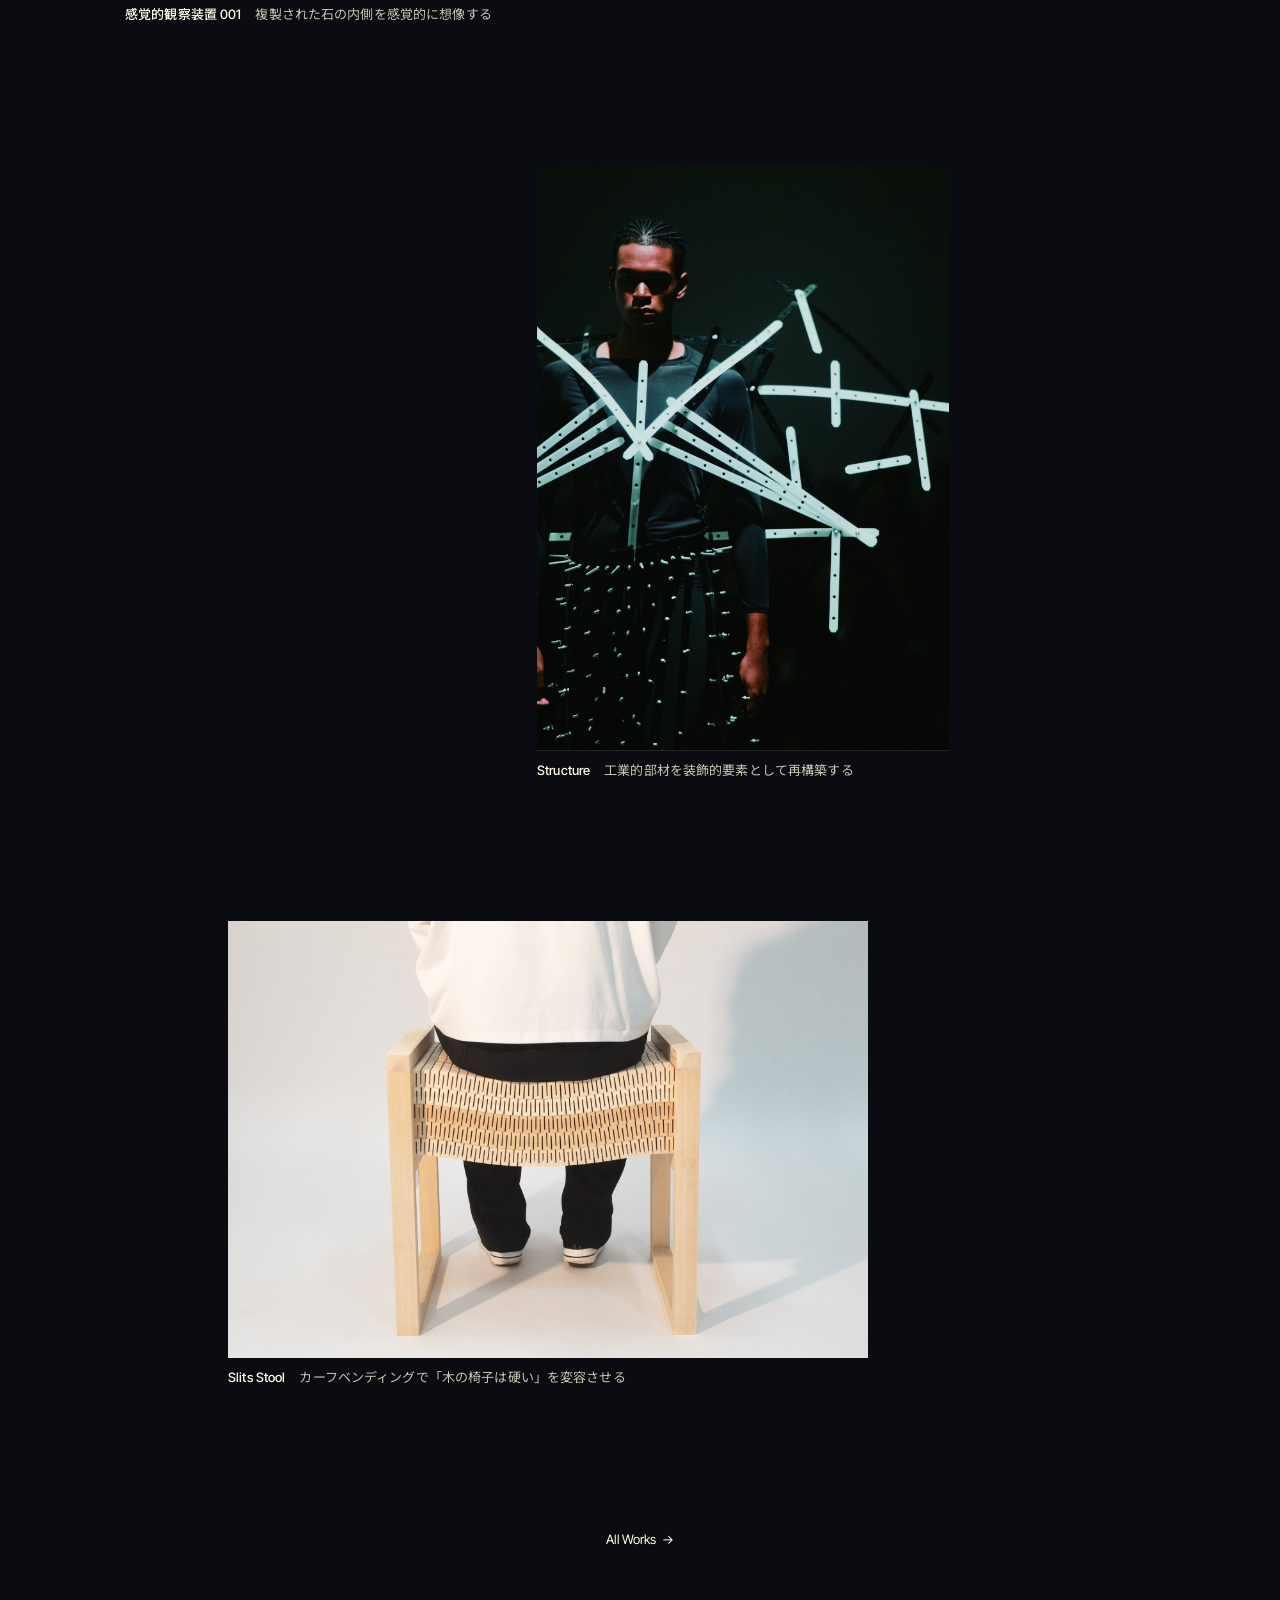
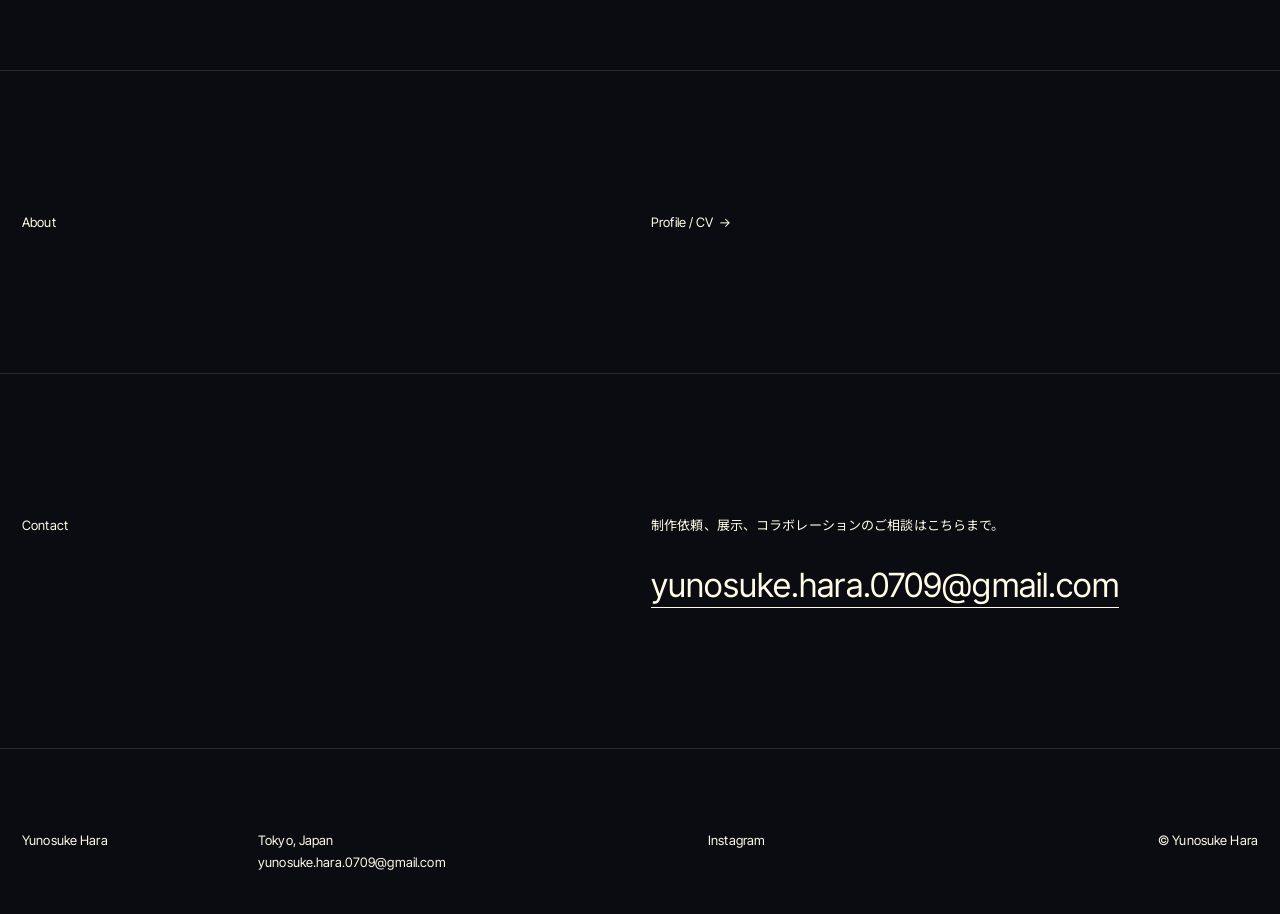
==== commit 58b1d8f8: "Add aerial photo to Shibuya work Co-Authored-By: Claude Opus 5.5 <noreply@anthropic.com>" ====
--- a/index.html
+++ b/index.html
@@ -8,7 +8,7 @@
   <link rel="preconnect" href="https://fonts.googleapis.com">
   <link rel="preconnect" href="https://fonts.gstatic.com" crossorigin>
   <link href="https://fonts.googleapis.com/css2?family=Inter+Tight:wght@400;500&family=Noto+Sans+JP:wght@400;500&display=swap" rel="stylesheet">
-  <link rel="stylesheet" href="assets/css/style.css?v=61">
+  <link rel="stylesheet" href="assets/css/style.css?v=62">
 </head>
 <body class="is-home">
 
@@ -81,7 +81,7 @@
     <span>© <span data-site="name"></span></span>
   </footer>
 
-  <script src="assets/js/data.js?v=61"></script>
-  <script src="assets/js/main.js?v=61"></script>
+  <script src="assets/js/data.js?v=62"></script>
+  <script src="assets/js/main.js?v=62"></script>
 </body>
 </html>
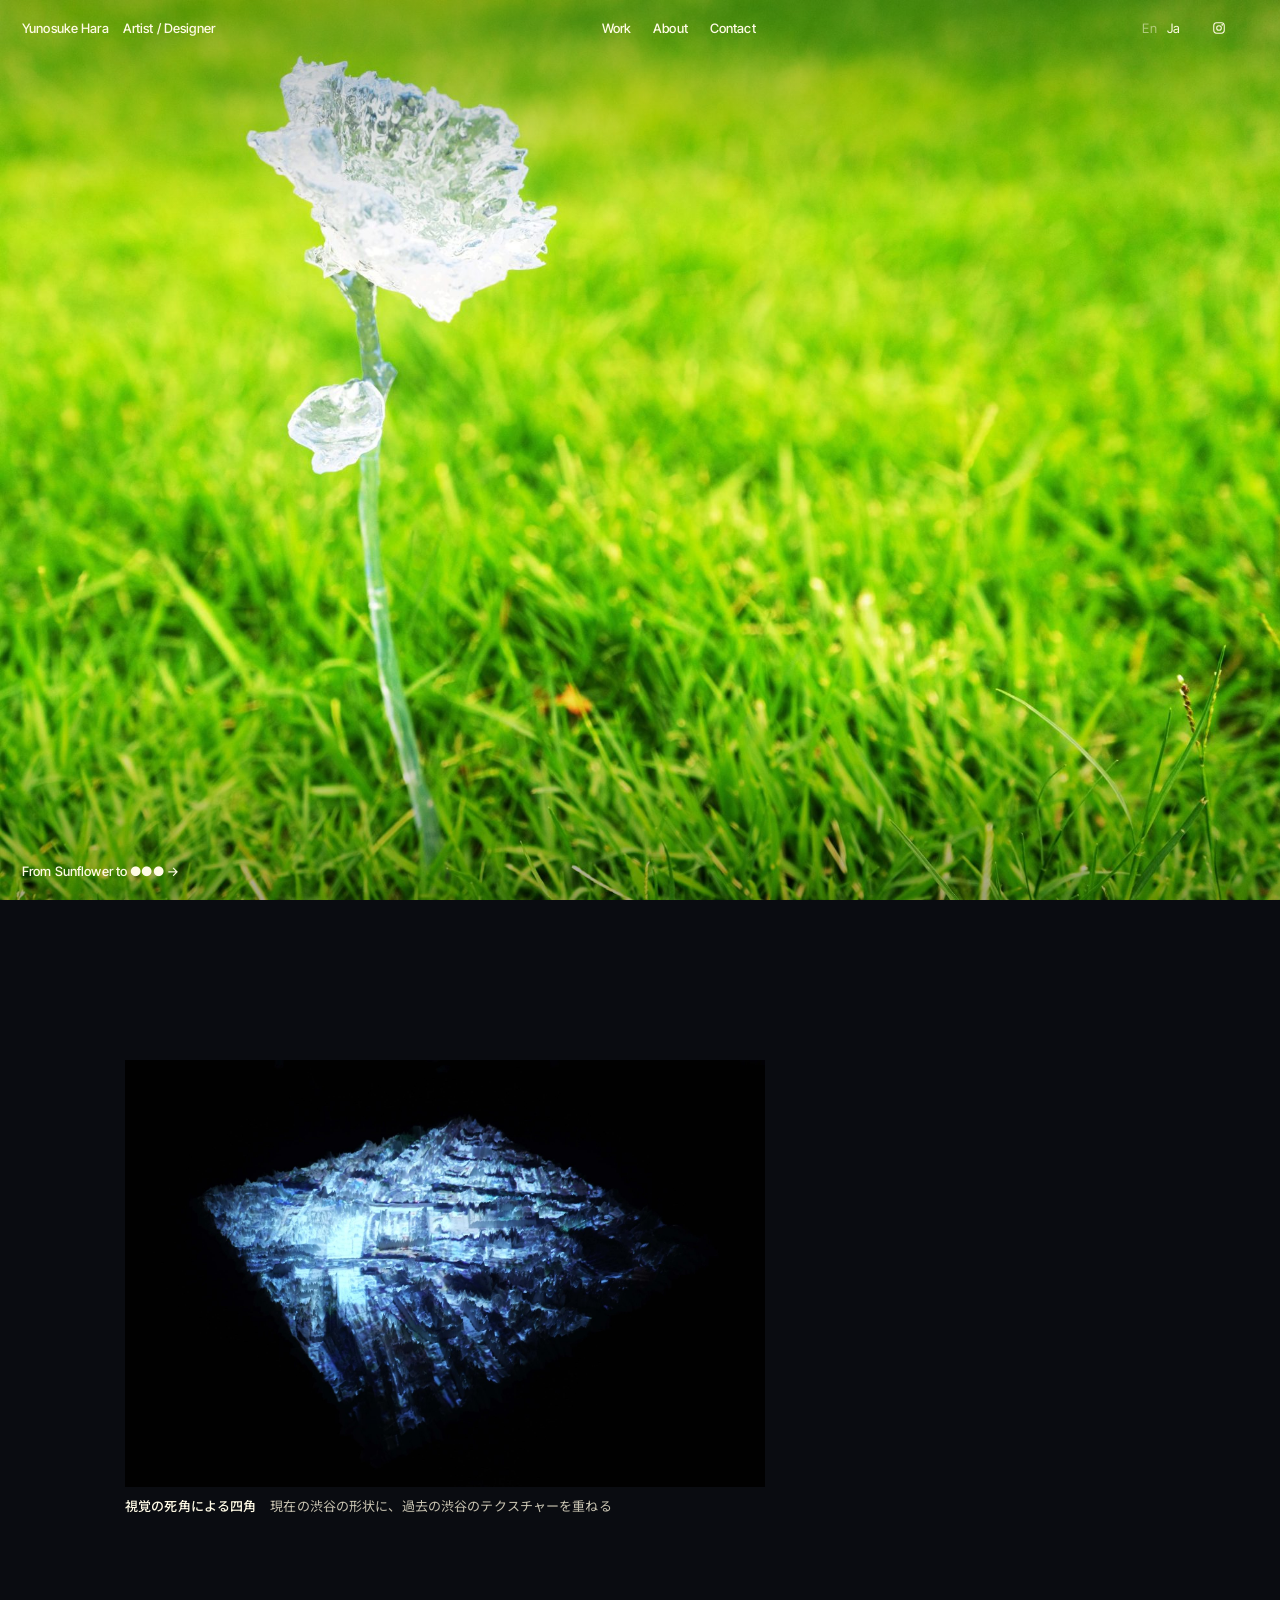
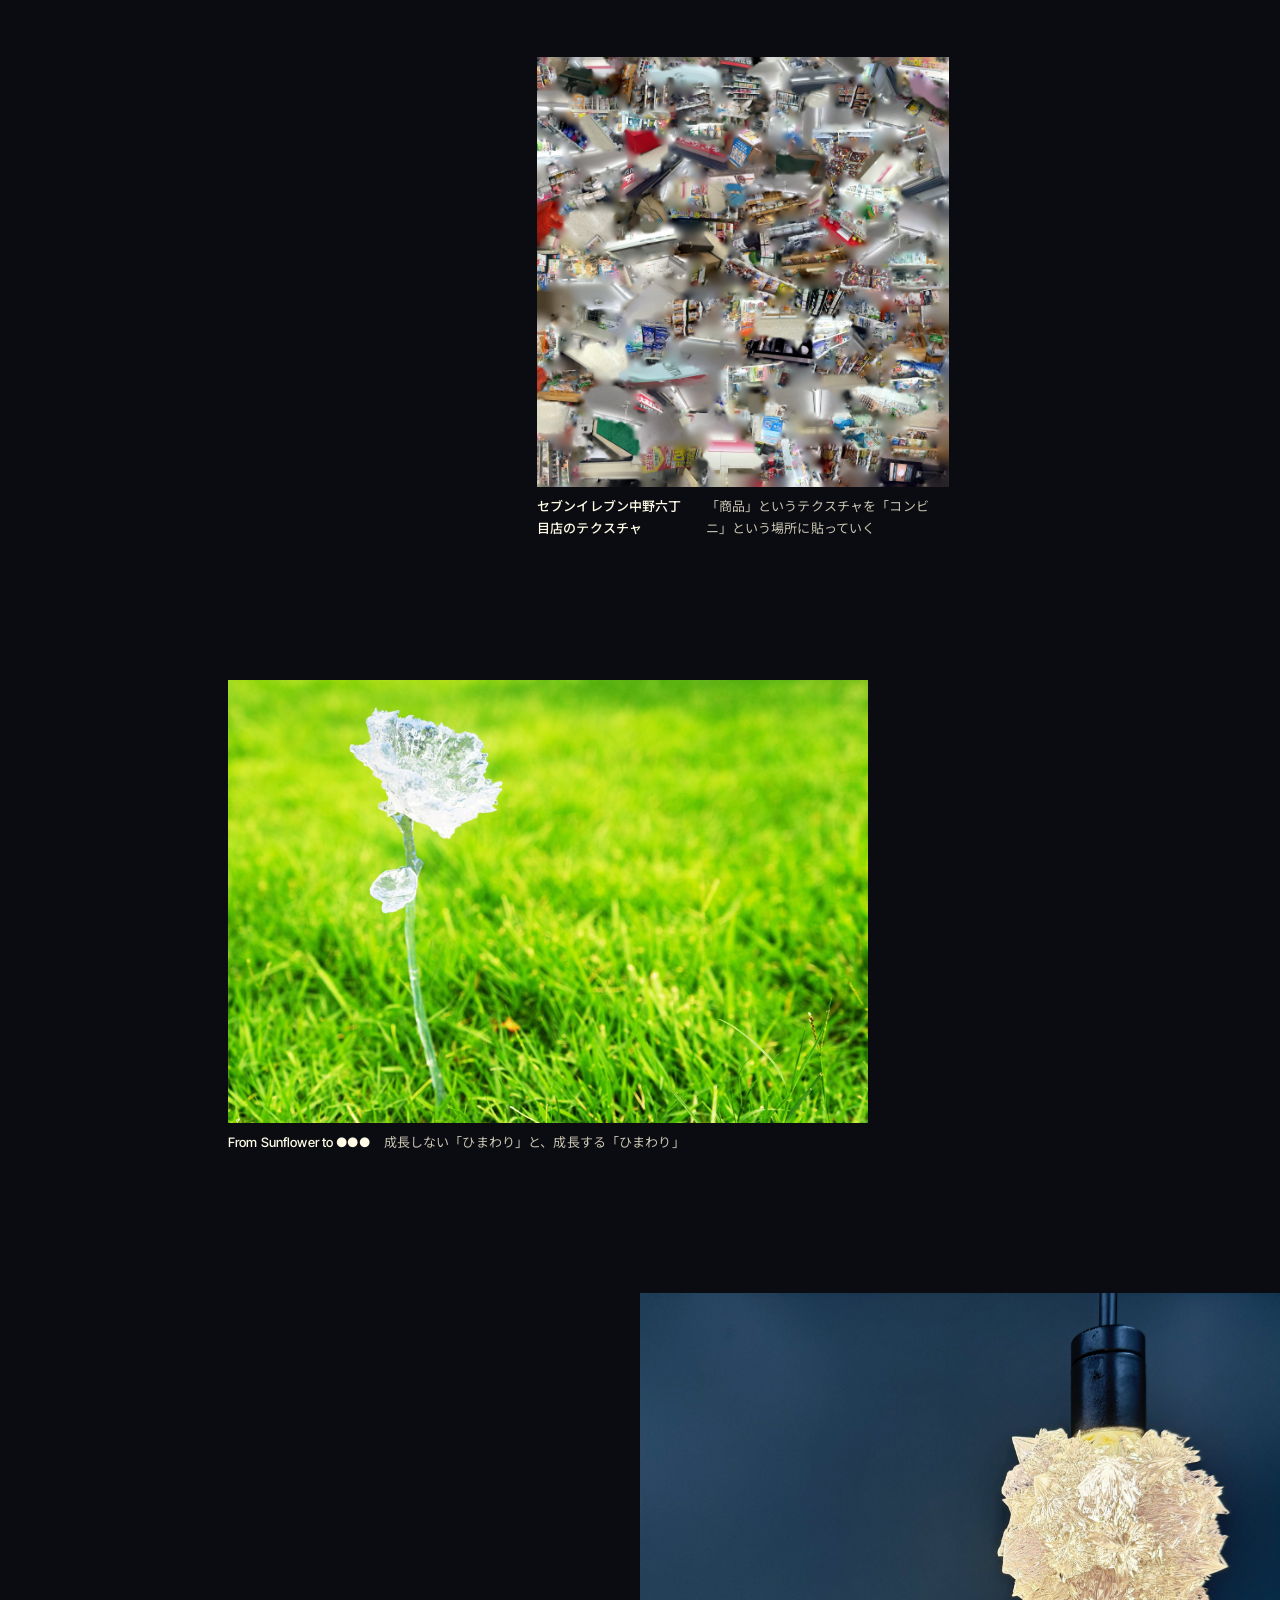
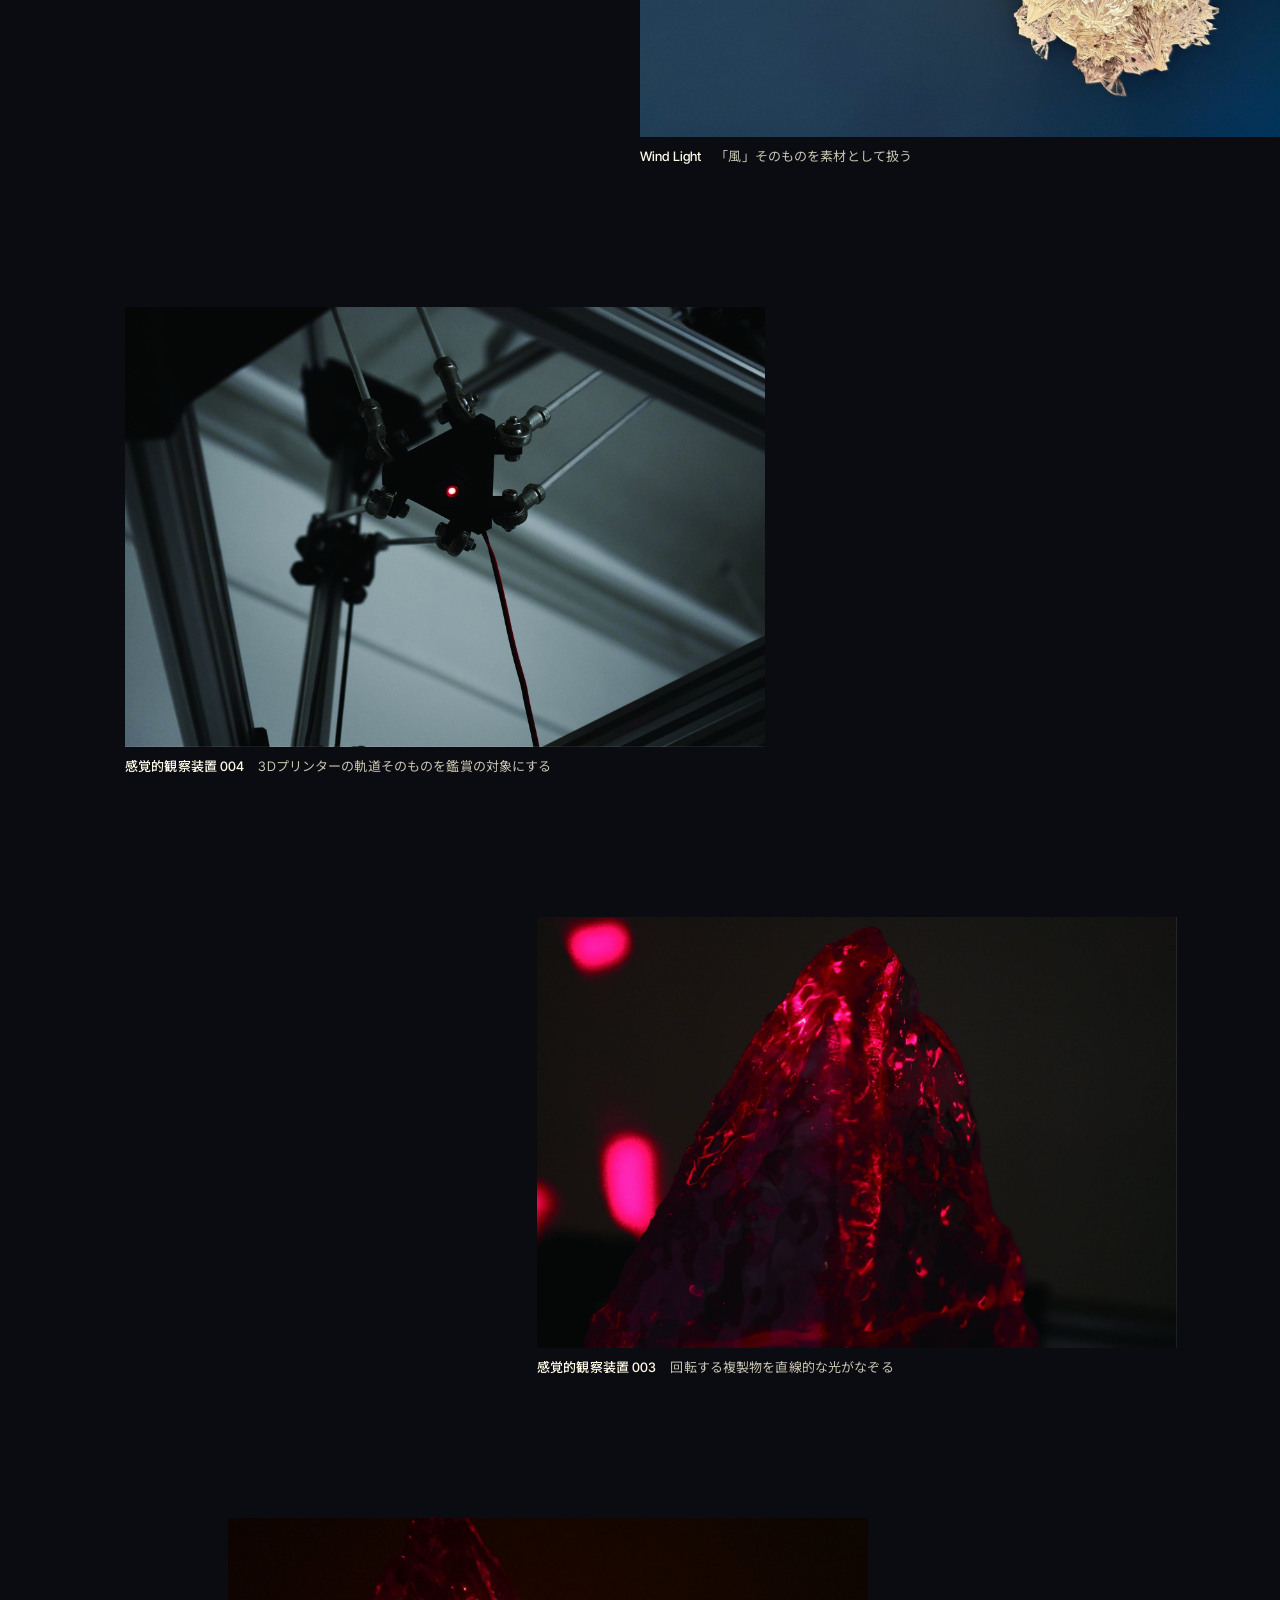
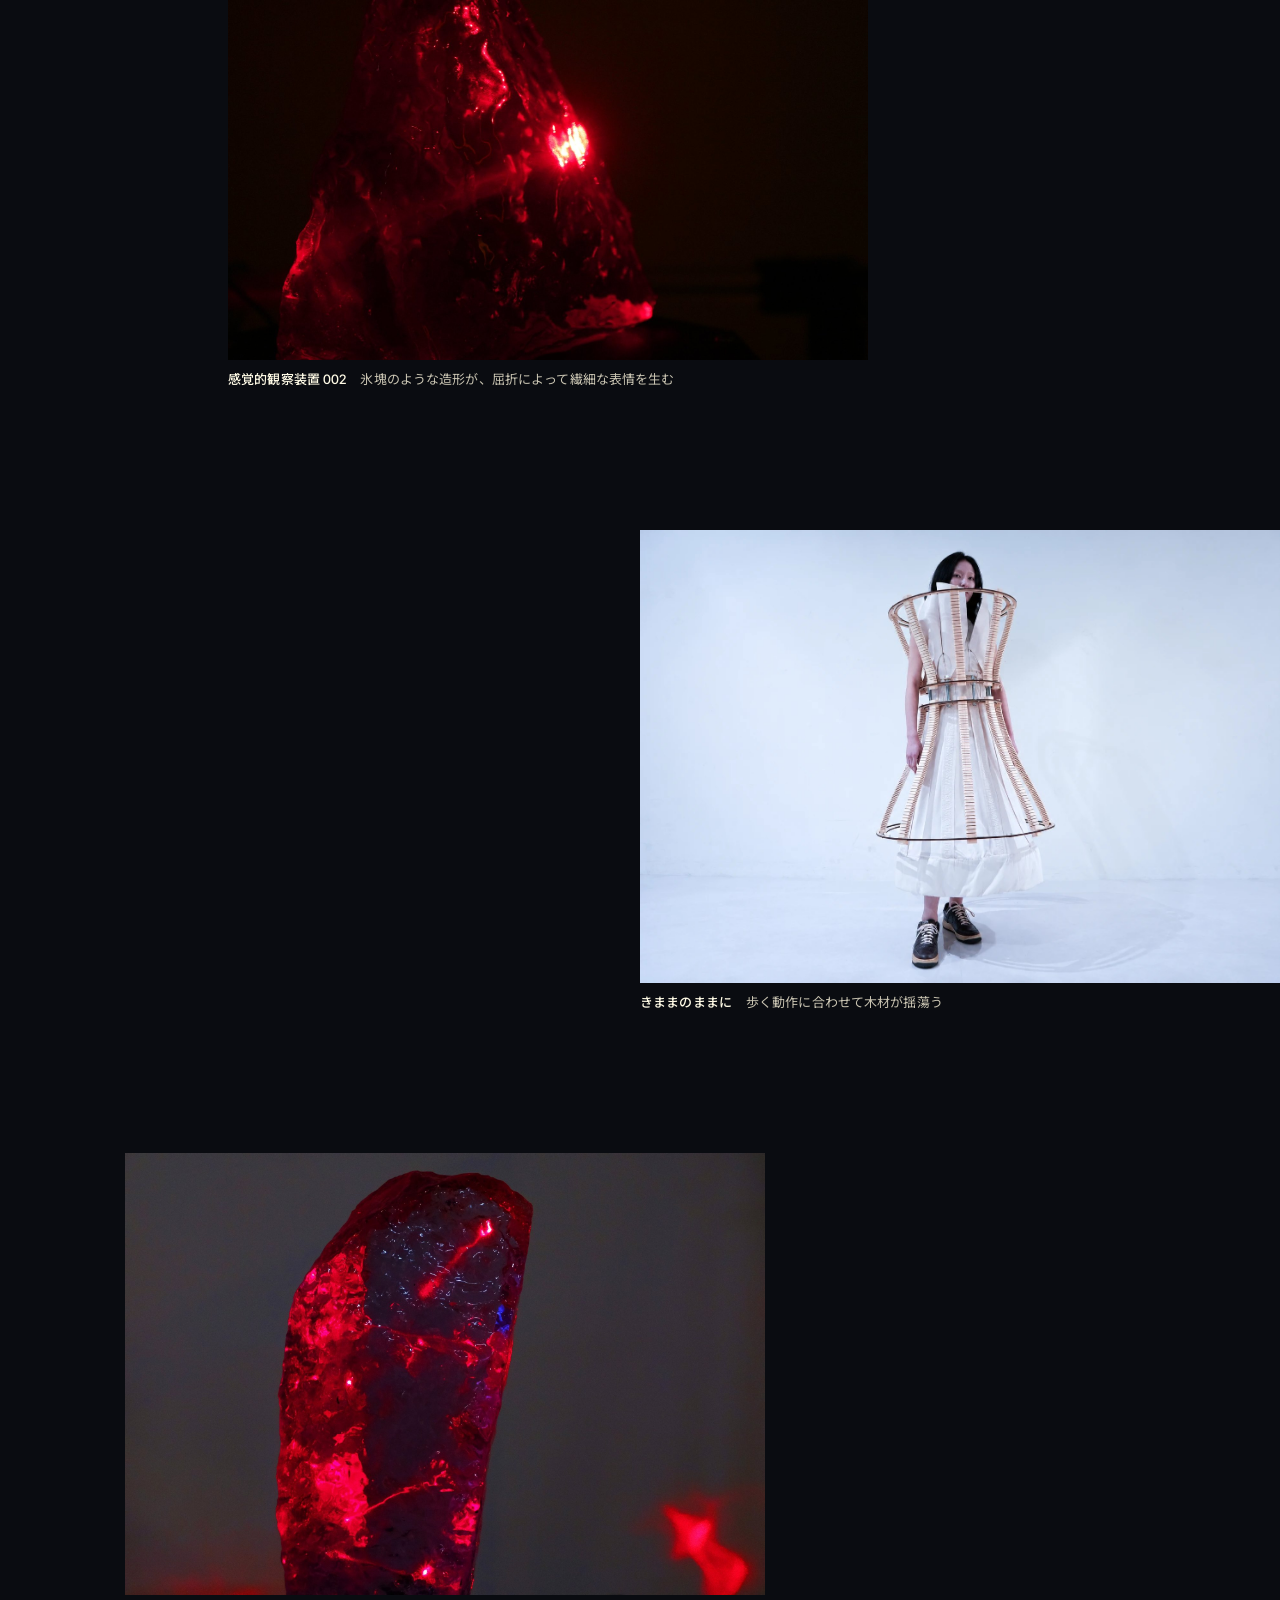
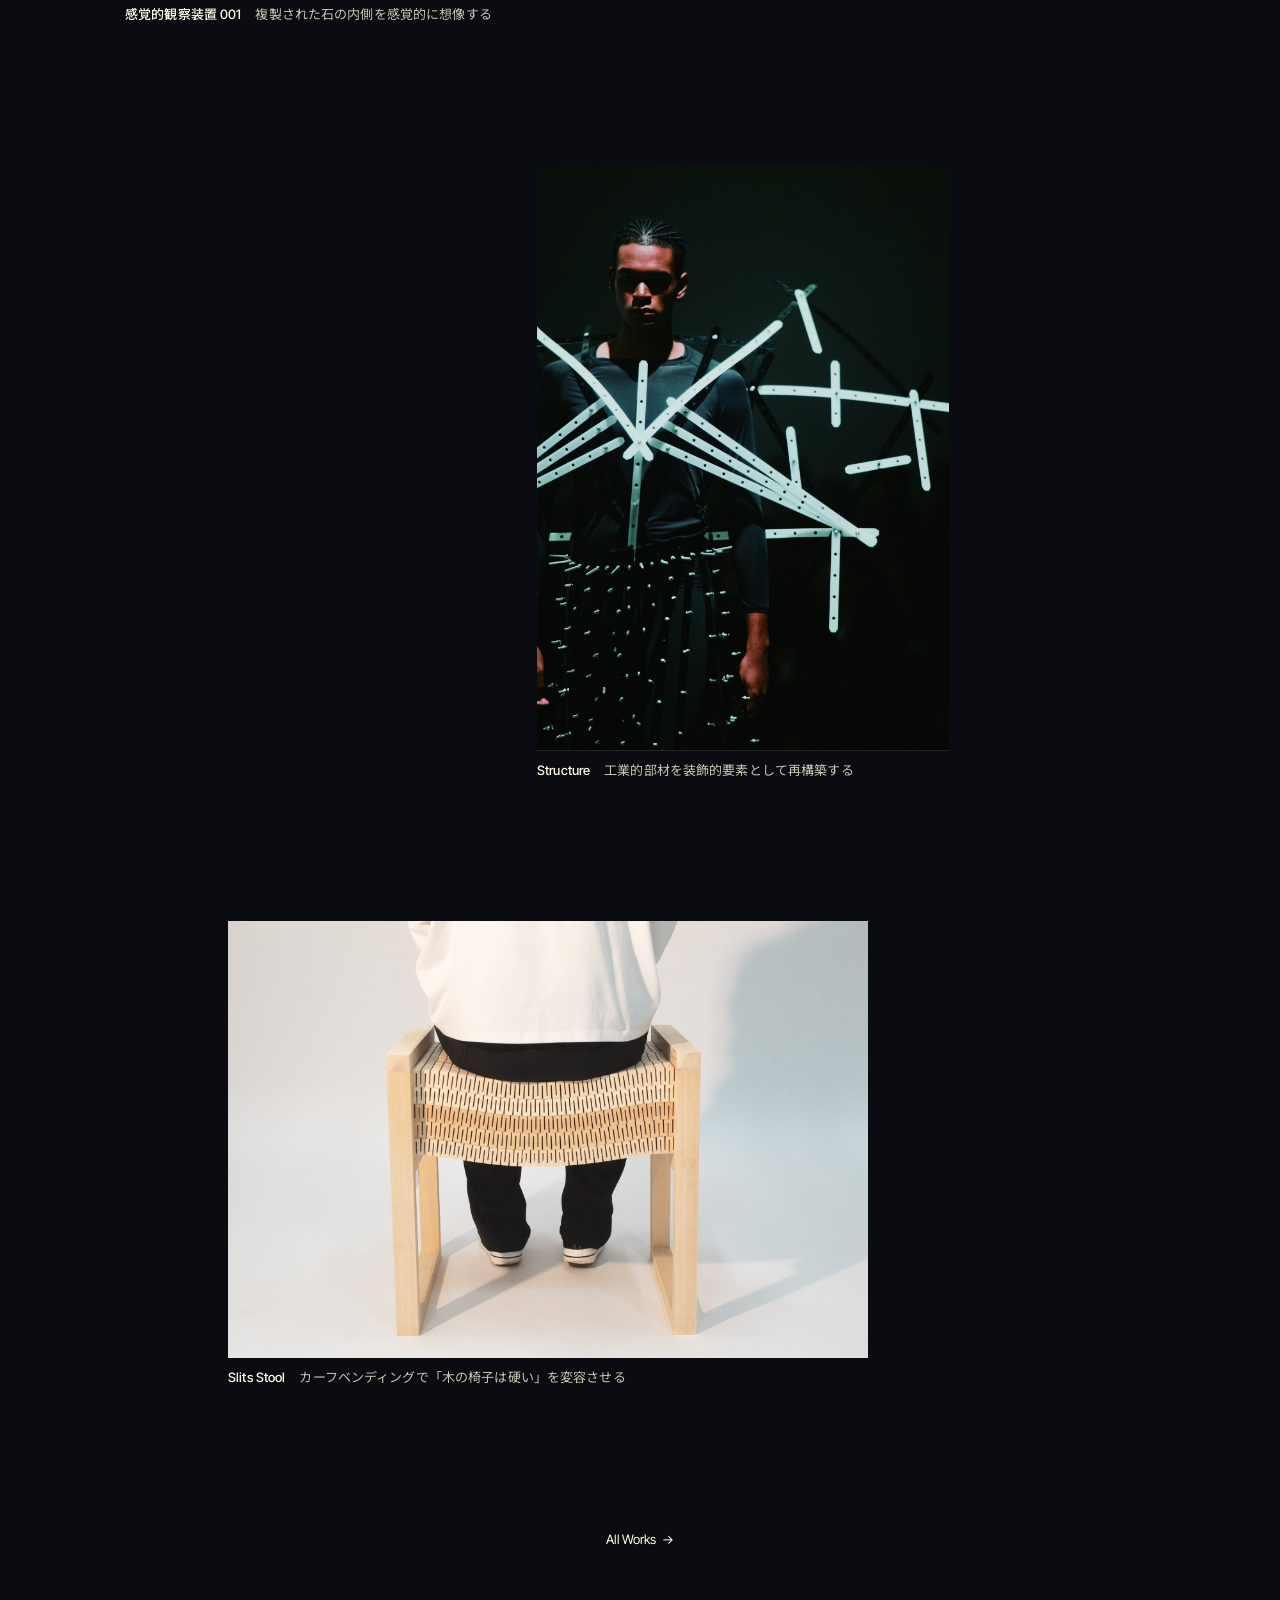
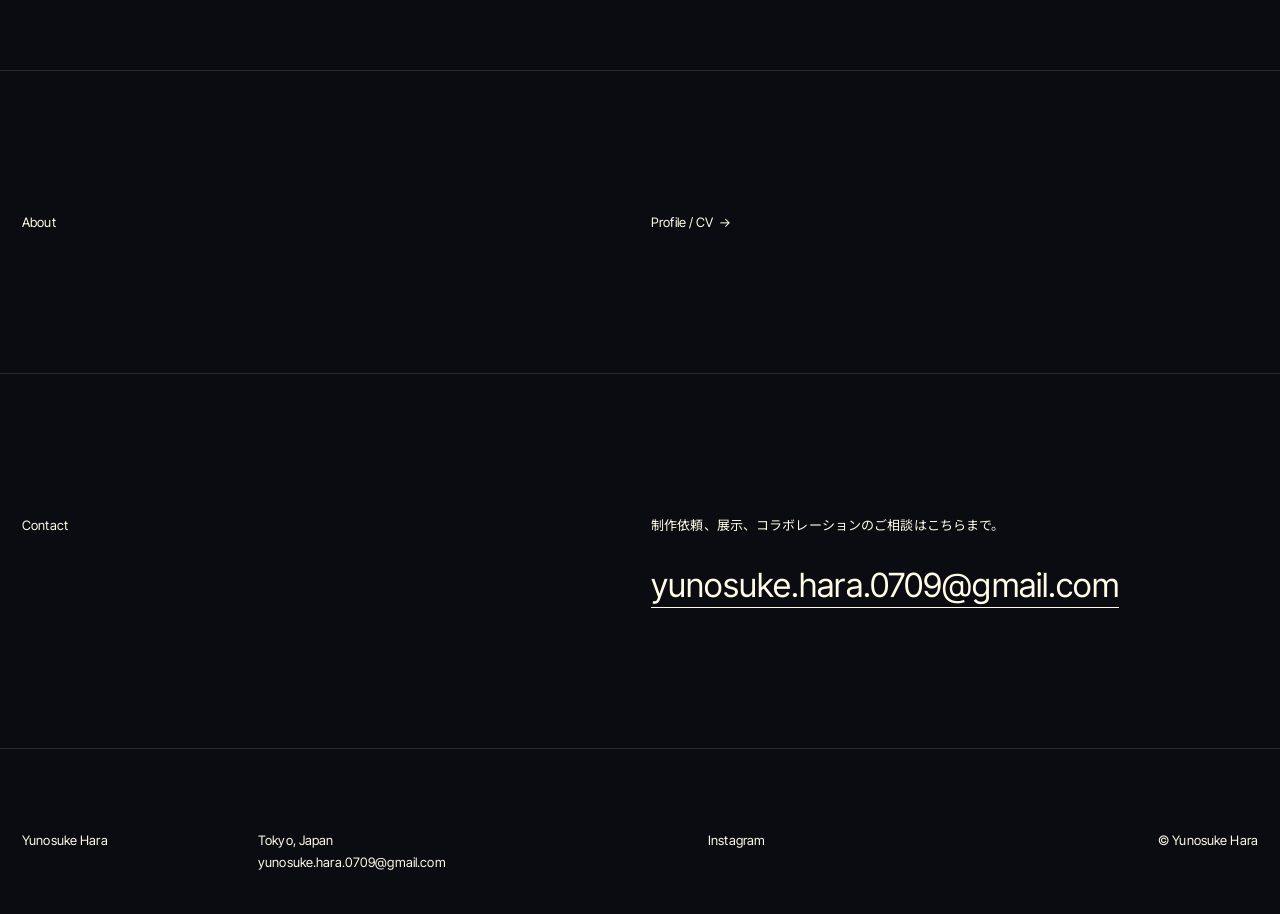
==== commit 575b3bdb: "Restore device hero images; stone photo first after concept text Co-Authored-By: Claude Opus 5.5 <no" ====
--- a/index.html
+++ b/index.html
@@ -8,7 +8,7 @@
   <link rel="preconnect" href="https://fonts.googleapis.com">
   <link rel="preconnect" href="https://fonts.gstatic.com" crossorigin>
   <link href="https://fonts.googleapis.com/css2?family=Inter+Tight:wght@400;500&family=Noto+Sans+JP:wght@400;500&display=swap" rel="stylesheet">
-  <link rel="stylesheet" href="assets/css/style.css?v=62">
+  <link rel="stylesheet" href="assets/css/style.css?v=64">
 </head>
 <body class="is-home">
 
@@ -81,7 +81,7 @@
     <span>© <span data-site="name"></span></span>
   </footer>
 
-  <script src="assets/js/data.js?v=62"></script>
-  <script src="assets/js/main.js?v=62"></script>
+  <script src="assets/js/data.js?v=64"></script>
+  <script src="assets/js/main.js?v=64"></script>
 </body>
 </html>
--- a/assets/css/style.css
+++ b/assets/css/style.css
@@ -246,6 +246,7 @@
 .detail-text { grid-column: 7 / 12; font-size: 14px; line-height: 2; }
 .detail-text p + p, .cv-statement p + p { margin-top: 1.2em; }
 .detail-en { margin-top: 2.4em; color: var(--sub); font-size: 13px; line-height: 1.9; }
+.detail-text h3 { margin: 2.4em 0 .6em; font-size: 1em; font-weight: 500; letter-spacing: .04em; color: var(--fg); }
 .cv-statement { grid-column: 4 / 12; margin-bottom: 80px; font-size: 14px; line-height: 2; }
 .name-ja { font-size: .5em; color: var(--fg); }
 .page-title:has(+ .profile-born) { margin-bottom: 20px; }
